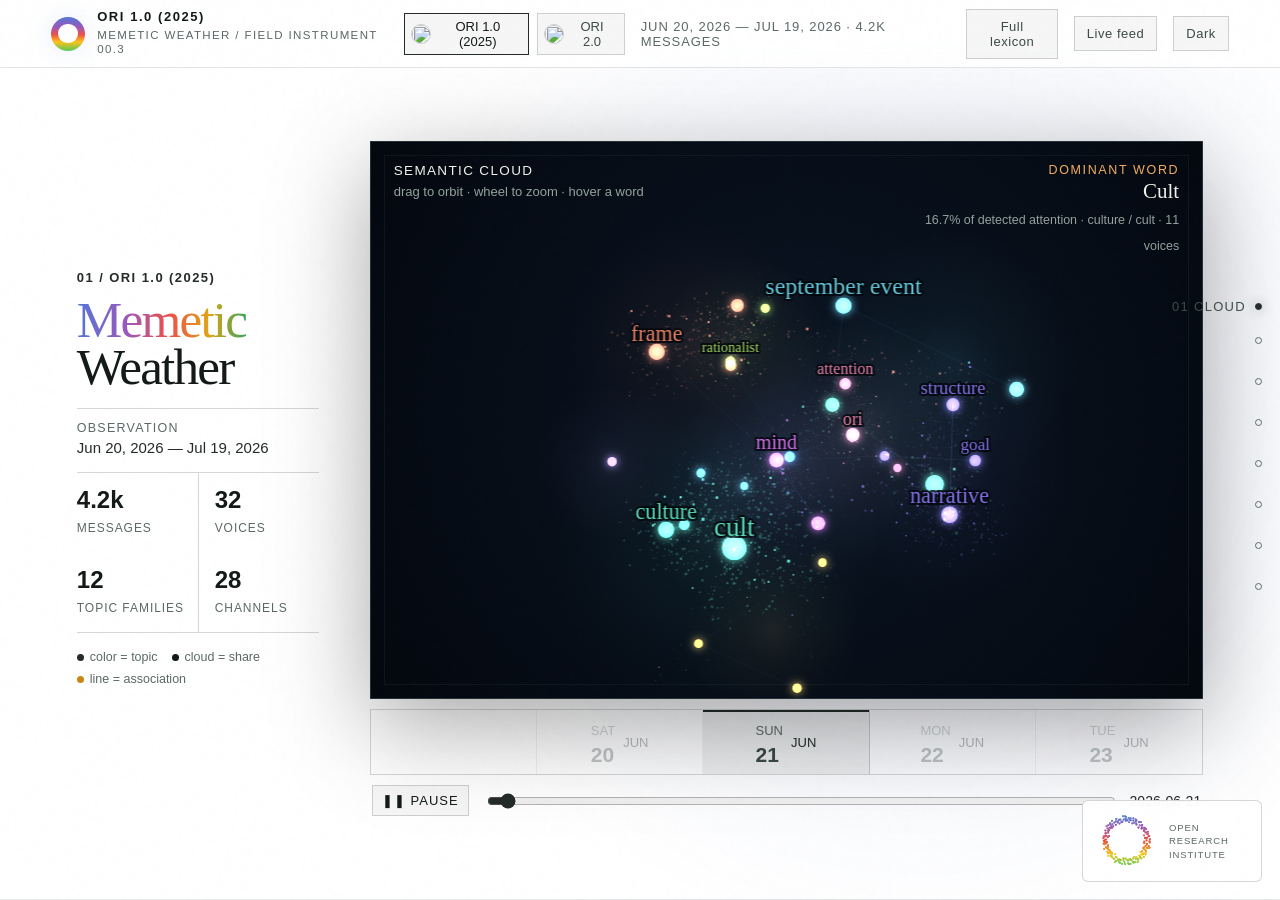
==== ORI-report/index.html @ f4947202 "add canonical memetic weather report" ====
<!doctype html>
<html lang="en">
<head>
<meta charset="utf-8">
<meta name="viewport" content="width=device-width,initial-scale=1">
<meta name="color-scheme" content="dark light">
<title>Memetic Weather</title>
<script>
document.documentElement.dataset.theme = localStorage.getItem("ori-theme") ||
  (matchMedia("(prefers-color-scheme: light)").matches ? "light" : "dark");
</script>
<style>
:root{
  color-scheme:dark;
  --night:#050b0e;--night-2:#060d11;
  --night-rgb:5,11,14;--paper-rgb:240,242,235;--line-rgb:173,211,207;--accent-rgb:222,229,222;
  --tint1-rgb:42,73,75;--tint2-rgb:44,67,80;
  --line:rgba(var(--line-rgb),.18);
  --paper:#f0f2eb;--soft:#ccd6d1;--dim:#93a39d;--accent:#dee5de;--sun:#f4ad61;--sun-2:#f5ce81;
  --rise:#99d9b4;--fall:#e17ba8;--serif:"EB Garamond",Georgia,"Times New Roman",serif;
  --label:"Segoe UI",Ubuntu,Roboto,Arial,"Helvetica Neue",sans-serif;
  --person:url("data:image/svg+xml,%3Csvg xmlns='http://www.w3.org/2000/svg' viewBox='0 0 24 24'%3E%3Cpath d='M12 11a4 4 0 1 0-4-4 4 4 0 0 0 4 4zm0 2c-4.4 0-8 2.2-8 5v3h16v-3c0-2.8-3.6-5-8-5z'/%3E%3C/svg%3E");
  --chart-0:#6dd9ff;--chart-1:#927cff;--chart-2:#e779ff;--chart-3:#63f3cd;
  --chart-4:#ff8ebc;--chart-5:#ffd166;--chart-6:#5ca8ff;--chart-7:#b8f06a;
  --chart-8:#ff8c69;--chart-9:#72e0f4;--chart-10:#c59bff;--chart-11:#62d6a9;
}
/* Light mode: ORI paper — white page, ring colors (blue/purple/red/yellow/green) as ink. */
:root[data-theme="light"]{
  color-scheme:light;
  --night:#ffffff;--night-2:#f7f7f4;
  --night-rgb:255,255,255;--paper-rgb:19,26,24;--line-rgb:24,34,30;--accent-rgb:36,43,40;
  --tint1-rgb:85,118,215;--tint2-rgb:155,88,187;
  --paper:#131a18;--soft:#3d4a46;--dim:#5c6963;--accent:#242b28;--sun:#c98812;--sun-2:#ffc21a;
  --rise:#2c9952;--fall:#d64c44;
  --chart-0:#0c7fb5;--chart-1:#6350d6;--chart-2:#a83bc9;--chart-3:#0d9c7c;
  --chart-4:#d64d84;--chart-5:#bc8a00;--chart-6:#2a6cd2;--chart-7:#6d9718;
  --chart-8:#d0561f;--chart-9:#0b90b3;--chart-10:#8a5cd6;--chart-11:#1d9c69;
}
:root[data-theme="light"] body:before{opacity:.055}
*{box-sizing:border-box}html,body{height:100%;margin:0}html{background:var(--night)}
body{overflow:hidden;background:var(--night);color:var(--paper);font:17px/1.5 var(--label)}
/* Emphasized counts inside metadata; specificity outranks the per-row
   serif rules (.lex-row b, .movement-row b, …) that also match these b's. */
.chapter small b,.chapter .voices b,.circle-choice span b{font:600 1em var(--label);font-style:normal;color:var(--soft);letter-spacing:0}
.voices{display:inline-flex;align-items:center;gap:2.5px;vertical-align:-1px}
.voices b{margin-right:3px}
.voices i{width:9px;height:10px;background:currentColor;opacity:.8;-webkit-mask:var(--person) center/contain no-repeat;mask:var(--person) center/contain no-repeat}
body:before{content:"";position:fixed;inset:0;z-index:20;pointer-events:none;opacity:.1;background-image:url("data:image/svg+xml,%3Csvg viewBox='0 0 160 160' xmlns='http://www.w3.org/2000/svg'%3E%3Cfilter id='n'%3E%3CfeTurbulence type='fractalNoise' baseFrequency='.82' numOctaves='3' stitchTiles='stitch'/%3E%3C/filter%3E%3Crect width='100%25' height='100%25' filter='url(%23n)' opacity='.2'/%3E%3C/svg%3E")}
button,input{font:inherit}button{color:inherit}
.ori-ring{position:relative;display:block;width:34px;height:34px;flex:0 0 auto;border-radius:50%;background:linear-gradient(180deg,#5576d7 0%,#9b58bb 30%,#ee5148 52%,#ffc21a 73%,#55c95b 100%);filter:drop-shadow(0 0 12px rgba(110,152,219,.16))}
.ori-ring:after{content:"";position:absolute;inset:21%;border-radius:50%;background:var(--night);box-shadow:inset 0 0 0 1px rgba(255,255,255,.09)}
.topbar{position:fixed;z-index:15;inset:0 0 auto;height:68px;padding:0 clamp(20px,4vw,64px);display:flex;align-items:center;gap:16px;background:linear-gradient(180deg,rgba(var(--night-rgb),.96),rgba(var(--night-rgb),.78));border-bottom:1px solid rgba(var(--line-rgb),.12);backdrop-filter:blur(18px)}
.brand{display:flex;align-items:center;gap:12px;text-decoration:none;color:var(--paper)}.brand strong{display:block;font:600 13px/1.15 var(--label);letter-spacing:.12em;text-transform:uppercase}.brand small{display:block;color:var(--dim);font:11.5px/1.3 var(--label);letter-spacing:.12em;text-transform:uppercase;margin-top:3px}
.station-meta{margin-left:auto;color:var(--dim);font:13px var(--label);letter-spacing:.07em;text-transform:uppercase}
.server-picker{display:flex;gap:8px}.server-chip{display:flex;align-items:center;gap:8px;appearance:none;border:1px solid var(--line);background:rgba(var(--accent-rgb),.04);padding:5px 12px 5px 6px;cursor:pointer;color:var(--soft);font:13px var(--label)}.server-chip img,.server-chip i{width:20px;height:20px;border-radius:50%;font:11px var(--label);font-style:normal;display:flex;align-items:center;justify-content:center;border:1px solid var(--line)}.server-chip.is-active{border-color:var(--accent);color:var(--paper)}.server-chip:not(.is-active):hover{border-color:var(--dim)}
.filter-wrap{position:relative}.filter-button,.small-button,.mode-button{appearance:none;border:1px solid var(--line);background:rgba(var(--accent-rgb),.04);padding:9px 12px;cursor:pointer;color:var(--soft);font:13px var(--label);letter-spacing:.04em}.filter-button.has-filter{border-color:var(--sun);color:var(--sun)}
.feed-link{text-decoration:none;white-space:nowrap}
.ori-badge{position:fixed;right:18px;bottom:18px;z-index:14;display:flex;align-items:center;gap:10px;padding:8px 12px;background:rgba(var(--night-rgb),.92);border:1px solid var(--line);border-radius:6px;backdrop-filter:blur(16px)}.ori-badge-ring{width:64px;height:64px;flex:0 0 auto}.ori-badge-ring canvas{display:block}.ori-badge-label{max-width:80px;color:var(--dim);font:9.5px/1.4 var(--label);letter-spacing:.09em;text-transform:uppercase}
.filter-menu{display:none;position:absolute;right:0;top:45px;width:330px;max-height:70vh;overflow:auto;padding:12px;background:rgba(var(--night-rgb),.97);border:1px solid var(--line);box-shadow:0 20px 60px rgba(0,0,0,.5)}.filter-menu.is-open{display:block}.filter-menu header{display:flex;align-items:center;justify-content:space-between;padding:4px 3px 10px;color:var(--accent);font:13px var(--label);text-transform:uppercase}.filter-person{width:100%;display:grid;grid-template-columns:15px 1fr auto;gap:9px;text-align:left;align-items:center;border:0;border-top:1px solid rgba(var(--line-rgb),.1);padding:10px 4px;background:none;cursor:pointer}.filter-person i{width:10px;height:10px;border:1px solid var(--dim);border-radius:50%}.filter-person b{font-size:15px;font-weight:500}.filter-person span{color:var(--dim);font:12.5px var(--label)}.filter-person.is-excluded i{background:var(--sun);border-color:var(--sun)}.filter-person.is-excluded b{text-decoration:line-through;color:var(--dim)}
#deck{height:100svh;overflow-y:auto;overflow-x:hidden;scroll-snap-type:y mandatory;scroll-behavior:smooth;scrollbar-width:thin;scrollbar-color:rgba(var(--accent-rgb),.32) transparent}
.chapter{position:relative;min-height:100svh;scroll-snap-align:start;scroll-snap-stop:always;display:grid;align-items:center;padding:88px clamp(26px,6vw,92px) 30px;overflow:hidden;border-bottom:1px solid rgba(var(--line-rgb),.1);background:radial-gradient(circle at 72% 45%,rgba(var(--tint1-rgb),.1),transparent 34rem),var(--night)}
.chapter:nth-child(even){background:radial-gradient(circle at 28% 55%,rgba(var(--tint2-rgb),.1),transparent 34rem),var(--night-2)}.chapter-inner{position:relative;z-index:2;width:min(1380px,100%);margin:auto;opacity:.42;transform:translateY(20px);transition:opacity .55s ease,transform .7s cubic-bezier(.2,.7,.2,1)}.chapter.is-active .chapter-inner{opacity:1;transform:none}
.chapter-kicker,.mini-title{display:block;color:var(--accent);font:600 13px/1 var(--label);letter-spacing:.11em;text-transform:uppercase;margin-bottom:12px}.mini-title{letter-spacing:.1em;margin-bottom:8px}
.chapter-heading{display:flex;align-items:end;justify-content:space-between;gap:40px;margin-bottom:16px}.chapter-heading time,.unit-note{color:var(--dim);font:14px var(--label);letter-spacing:.04em}.chapter-heading strong{color:var(--soft);font-weight:400}
h1,h2,h3,p{margin-top:0}h1,h2,h3{font-family:var(--serif);font-weight:400;letter-spacing:-.035em}h1{font-size:clamp(42px,4vw,58px);line-height:.92;margin-bottom:18px}h2{font-size:clamp(28px,2.7vw,40px);line-height:1;margin:0}h3{font-size:24px;margin:0 0 8px}
.chapter-nav{position:fixed;z-index:16;right:18px;top:50%;transform:translateY(-50%);display:grid;gap:11px}.chapter-nav button{appearance:none;border:0;background:none;padding:0;display:flex;align-items:center;justify-content:flex-end;gap:9px;cursor:pointer}.chapter-nav span{color:transparent;max-width:0;overflow:hidden;font:13px var(--label);letter-spacing:.1em;text-transform:uppercase;transition:.25s}.chapter-nav i{display:block;width:7px;height:7px;border:1px solid var(--dim);border-radius:50%;transition:.25s}.chapter-nav button:hover span,.chapter-nav button[aria-current="true"] span{color:var(--soft);max-width:110px}.chapter-nav button[aria-current="true"] i{background:var(--accent);border-color:var(--accent);box-shadow:0 0 12px rgba(var(--accent-rgb),.42)}

/* 01 — Memetic Weather stays the dominant visual object. */
.weather-layout{display:grid;grid-template-columns:minmax(235px,.29fr) minmax(650px,1fr);gap:clamp(28px,4vw,58px);align-items:center}.weather-copy h1 em{font-style:normal;background:linear-gradient(90deg,#5576d7,#9b58bb 30%,#ee5148 55%,#dfa416 78%,#3da45c);-webkit-background-clip:text;background-clip:text;color:transparent}.report-context{border-top:1px solid var(--line)}.context-row{padding:12px 0;border-bottom:1px solid var(--line)}.context-row small{display:block;color:var(--dim);font:12.5px var(--label);letter-spacing:.1em;text-transform:uppercase}.context-row b{display:block;margin-top:3px;font:400 21px var(--serif)}.context-row time{font:15px var(--label);color:var(--accent)}.weather-stats{display:grid;grid-template-columns:repeat(2,1fr);border-bottom:1px solid var(--line)}.weather-stat{padding:13px 0}.weather-stat:nth-child(even){padding-left:16px;border-left:1px solid var(--line)}.weather-stat b{display:block;font:600 24px var(--label)}.weather-stat span{color:var(--dim);font:12px var(--label);letter-spacing:.08em;text-transform:uppercase}.weather-legend{display:flex;flex-wrap:wrap;gap:8px 14px;margin-top:17px;color:var(--dim);font:12.5px var(--label)}.weather-legend i{display:inline-block;width:7px;height:7px;border-radius:50%;margin-right:6px;background:var(--accent)}
.weather-viz{min-width:0}.weather-shell{position:relative;height:min(62svh,650px);min-height:480px;overflow:hidden;background:#050b12;color:#f0f2eb;--line-rgb:173,211,207;--dim:#93a39d;--sun:#f4ad61;border:1px solid rgba(var(--line-rgb),.19);box-shadow:0 26px 90px rgba(0,0,0,.35)}.weather-shell:after{content:"";position:absolute;z-index:2;pointer-events:none;inset:13px;border:1px solid rgba(var(--line-rgb),.06)}#weather-map{display:block;width:100%;height:100%;position:absolute;inset:0;cursor:grab;touch-action:none}#weather-map:active{cursor:grabbing}.map-head{position:absolute;z-index:3;left:23px;top:21px;pointer-events:none}.map-head b{display:block;font:500 13.5px var(--label);letter-spacing:.1em;text-transform:uppercase}.map-head span{color:var(--dim);font:13px var(--label)}.semantic-readout{position:absolute;z-index:3;right:23px;top:21px;text-align:right;max-width:280px;pointer-events:none}.semantic-readout small{display:block;color:var(--sun);font:12.5px var(--label);letter-spacing:.13em;text-transform:uppercase}.semantic-readout b{display:block;font:400 21px var(--serif);text-transform:capitalize;margin:2px 0}.semantic-readout span{font:12.5px var(--label);color:var(--dim)}
.calendar-reel{display:grid;grid-template-columns:repeat(5,1fr);min-height:66px;margin-top:10px;border:1px solid var(--line);overflow:hidden}.calendar-day{display:grid;grid-template-columns:auto auto;grid-template-rows:1fr 1fr;align-items:center;justify-content:center;column-gap:8px;padding:8px 12px;border-right:1px solid var(--line);opacity:.32;color:var(--soft)}.calendar-day:last-child{border-right:0}.calendar-day.is-empty{min-height:64px}.calendar-day.is-current{opacity:1;background:rgba(var(--accent-rgb),.07);box-shadow:inset 0 2px 0 var(--accent)}.calendar-day small{grid-column:1;grid-row:1;color:var(--dim);font:13px var(--label)}.calendar-day b{grid-column:1;grid-row:2;font:600 21px/1 var(--label)}.calendar-day em{grid-column:2;grid-row:1/3;font:normal 13px var(--label);color:var(--accent)}.time-row{display:grid;grid-template-columns:auto minmax(140px,1fr) auto;gap:16px;align-items:center;padding:10px 2px 0}#play{min-width:78px;border:1px solid var(--line);background:rgba(var(--accent-rgb),.04);color:var(--paper);font:13px var(--label);letter-spacing:.08em;text-transform:uppercase;cursor:pointer;padding:7px 9px}#time-slider{width:100%;accent-color:var(--accent)}#map-date{font:14px var(--label);color:var(--accent)}

/* 02 — topic share chart. */
.topics-inner{display:grid;grid-template-rows:auto minmax(0,1fr)}.topic-chart-frame{position:relative;height:min(50svh,510px);min-height:360px;border-top:1px solid var(--line);border-bottom:1px solid var(--line)}.topic-chart{display:block;width:100%;height:100%;overflow:visible}.timeline-grid{stroke:rgba(var(--line-rgb),.12);stroke-width:1}.timeline-axis-label{fill:var(--dim);font:14px var(--label)}.topic-line{fill:none;stroke-width:2.7;stroke-linejoin:round;stroke-linecap:round;opacity:.9;transition:opacity .2s}.topic-line.is-hidden{opacity:0;pointer-events:none}.timeline-cursor{stroke:rgba(var(--paper-rgb),.45);stroke-width:1;stroke-dasharray:3 5;pointer-events:none}.timeline-points circle{stroke:var(--night);stroke-width:2;pointer-events:none}.timeline-hit{fill:transparent;cursor:crosshair}.timeline-tooltip{position:absolute;z-index:4;width:228px;padding:14px 15px;background:rgba(var(--night-rgb),.94);border:1px solid var(--line);backdrop-filter:blur(12px);pointer-events:none}.timeline-tooltip>b{display:block;font:14px var(--label);color:var(--accent);margin-bottom:8px}.timeline-tooltip span{display:grid;grid-template-columns:10px 1fr auto;gap:8px;align-items:center;color:var(--soft);font-size:13.5px;margin:7px 0}.timeline-tooltip i{width:8px;height:8px;border-radius:50%}.timeline-tooltip strong{font:500 13px var(--label);color:var(--paper)}.topic-controls{display:grid;grid-template-columns:minmax(0,1fr) auto;gap:18px;align-items:start;padding-top:14px}.topic-legend{display:grid;grid-template-columns:repeat(6,minmax(120px,1fr));gap:8px}.topic-key{appearance:none;border:1px solid var(--line);background:rgba(255,255,255,.015);min-height:42px;padding:8px 10px;display:flex;align-items:center;gap:9px;cursor:pointer;color:var(--dim);font:13.5px/1.3 var(--label);text-align:left;text-transform:capitalize;opacity:.5}.topic-key i{width:9px;height:9px;flex:0 0 auto;border-radius:50%;background:var(--topic);box-shadow:0 0 8px var(--topic)}.topic-key.is-active{opacity:1;color:var(--paper);background:color-mix(in srgb,var(--topic) 9%,transparent);border-color:color-mix(in srgb,var(--topic) 55%,transparent)}.topic-actions{display:flex;gap:8px}.topic-actions button{appearance:none;border:1px solid var(--line);background:rgba(var(--accent-rgb),.04);padding:10px 13px;white-space:nowrap;color:var(--soft);font:13px var(--label);cursor:pointer}.timeline-note{margin-top:10px;color:var(--dim);font:13px var(--label)}

/* 03 — Defender's movement panel, enlarged into one screen. */
.movement-grid{display:grid;grid-template-columns:1fr 1fr;border-top:1px solid var(--line)}.movement-side{padding:24px 38px 0 0}.movement-side+.movement-side{border-left:1px solid var(--line);padding-left:38px;padding-right:0}.movement-side h3{display:flex;align-items:baseline;justify-content:space-between;gap:12px}.movement-side h3 .dir{font-style:normal;color:var(--rise)}.movement-side:last-child h3 .dir{color:var(--fall)}.movement-side h3 span{margin-left:auto;color:var(--dim);font:12.5px var(--label);letter-spacing:.08em;text-transform:uppercase}.movement-row{display:grid;grid-template-columns:minmax(150px,.9fr) 1fr auto auto;gap:14px;align-items:center;padding:9px 0;border-bottom:1px solid rgba(var(--line-rgb),.1)}.movement-row b{font:400 20px var(--serif);white-space:nowrap;overflow:hidden;text-overflow:ellipsis}.movement-track{height:8px;background:rgba(var(--line-rgb),.09)}.movement-fill{display:block;height:100%;width:0;transition:width .9s cubic-bezier(.2,.7,.2,1);background:linear-gradient(90deg,color-mix(in srgb,var(--rise) 45%,transparent),var(--rise))}.movement-side:last-child .movement-fill{background:linear-gradient(90deg,color-mix(in srgb,var(--fall) 45%,transparent),var(--fall))}.chapter.is-active .movement-fill{width:var(--w)}.movement-row em{font:600 16px var(--label);font-style:normal;color:var(--rise);text-align:right;min-width:32px}.movement-side:last-child .movement-row em{color:var(--fall)}.movement-row .voices{min-width:106px;color:var(--dim)}.movement-head{display:grid;grid-template-columns:minmax(150px,.9fr) 1fr auto auto;gap:14px;padding:6px 0;border-bottom:1px solid var(--line);color:var(--dim);font:600 11.5px var(--label);letter-spacing:.08em;text-transform:uppercase}.movement-head em{font:inherit;font-style:normal;min-width:32px;text-align:right}.movement-head span:last-child{min-width:106px}

/* 04 — lexicon and literal constructions. */
.dialect-grid{display:grid;grid-template-columns:1.12fr .88fr;border-top:1px solid var(--line);min-height:500px}.dialect-side{padding:22px 32px 0 0}.dialect-side+.dialect-side{border-left:1px solid var(--line);padding-left:32px;padding-right:0}.lex-columns{display:grid;grid-template-columns:1fr 1fr;gap:30px}.lex-row{display:grid;grid-template-columns:1fr auto;gap:7px;padding:9px 0;border-bottom:1px solid rgba(var(--line-rgb),.1)}.lex-row b{font:400 21px var(--serif)}.lex-row em{font:normal 13px var(--label);color:var(--accent)}.lex-row small{grid-column:1/-1;color:var(--dim);font:13px var(--label)}.phrase-group+.phrase-group{margin-top:24px}.phrase-list{display:flex;flex-wrap:wrap;gap:8px}.phrase{border:1px solid var(--line);padding:9px 11px;color:var(--soft)}.phrase b{font:400 18px var(--serif)}.phrase small{display:block;color:var(--dim);font:13px var(--label);margin-top:2px}.lens-status{color:var(--dim);font:13px var(--label)}

/* 05 — conversation circles and origin channels share one explorer. */
.circle-tools{display:flex;gap:8px}.mode-button.is-active{border-color:var(--accent);color:var(--paper);background:rgba(var(--accent-rgb),.08)}.circle-explorer{display:grid;grid-template-columns:340px 1fr;border-top:1px solid var(--line);min-height:520px}.circle-list{padding:15px 24px 0 0;border-right:1px solid var(--line);overflow:auto}.circle-choice{width:100%;appearance:none;border:0;border-bottom:1px solid rgba(var(--line-rgb),.12);background:none;text-align:left;padding:13px 10px;cursor:pointer}.circle-choice b{display:block;font:400 18px var(--serif);white-space:nowrap;overflow:hidden;text-overflow:ellipsis}.circle-choice span{display:block;color:var(--dim);font:12.5px var(--label);margin-top:3px}.circle-choice.is-active{background:rgba(var(--accent-rgb),.07);box-shadow:inset 2px 0 0 var(--accent)}.circle-detail{padding:24px 0 0 36px}.circle-detail>header{display:flex;justify-content:space-between;align-items:start;border-bottom:1px solid var(--line);padding-bottom:17px}.circle-detail>header h3{font-size:28px}.circle-detail>header b{font:600 27px var(--label);color:var(--accent)}.circle-detail>header small{display:block;text-align:right;color:var(--dim);font:12.5px var(--label);text-transform:uppercase}.circle-columns{display:grid;grid-template-columns:1fr 1fr 1fr;gap:30px;margin-top:22px}.data-stack{display:grid;gap:0}.data-line{display:grid;grid-template-columns:1fr auto;gap:12px;padding:9px 0;border-bottom:1px solid rgba(var(--line-rgb),.1)}.data-line b{font-weight:500;font-size:15px}.data-line span{color:var(--dim);font:13px var(--label)}.topic-chip{display:block;padding:9px 0;border-bottom:1px solid rgba(var(--line-rgb),.1);font:400 18px var(--serif)}.topic-chip small{display:block;color:var(--dim);font:12.5px var(--label);margin-top:2px}

/* 06 — when and who. */
.rhythm-grid{display:grid;grid-template-columns:1.35fr .65fr;border-top:1px solid var(--line);min-height:520px}.heartbeat{padding:22px 34px 0 0}.heat-grid{display:grid;grid-template-columns:56px repeat(24,1fr);gap:4px;margin-top:26px;align-items:center}.heat-hour,.heat-day{color:var(--dim);font:12px var(--label);text-align:center}.heat-day{text-align:right;padding-right:7px;font-size:13px}.heat-cell{aspect-ratio:1;border:1px solid rgba(var(--accent-rgb),.06);background:rgba(var(--accent-rgb),calc(.03 + var(--heat)*.78));box-shadow:0 0 calc(var(--heat)*12px) rgba(var(--accent-rgb),.16)}.people-panel{border-left:1px solid var(--line);padding:22px 0 0 32px}.person-row{width:100%;appearance:none;border:0;border-bottom:1px solid rgba(var(--line-rgb),.1);background:none;padding:10px 0;text-align:left;cursor:pointer;display:grid;grid-template-columns:1fr auto;gap:5px 12px}.person-row b{font:400 18px var(--serif)}.person-row strong{font:400 17px var(--label);color:var(--accent)}.person-row span{grid-column:1/-1;color:var(--dim);font:12.5px var(--label)}.person-row.is-excluded{opacity:.35}.person-row.is-excluded b{text-decoration:line-through}

/* 07 — source diet and symbols. */
.source-grid{display:grid;grid-template-columns:1.25fr .75fr;border-top:1px solid var(--line);min-height:500px}.source-panel{padding:22px 38px 0 0}.source-row{display:grid;grid-template-columns:minmax(150px,220px) 1fr 128px;gap:15px;align-items:center;margin:12px 0}.source-row span{font-size:16px;overflow:hidden;text-overflow:ellipsis;white-space:nowrap}.track{height:7px;background:rgba(var(--line-rgb),.09)}.fill{height:100%;background:linear-gradient(90deg,var(--sun),var(--sun-2))}.source-row b{font:13px var(--label);text-align:right;color:var(--soft);font-weight:400}.symbol-panel{border-left:1px solid var(--line);padding:22px 0 0 34px}.symbols{display:grid;grid-template-columns:repeat(3,1fr);gap:9px}.symbol{border-bottom:1px solid var(--line);padding:10px 4px;font-size:25px}.symbol.is-name{font:15px/1.25 var(--label);overflow-wrap:anywhere}.symbol small{display:block;font:13px var(--label);color:var(--dim);margin-top:3px}

/* 08 — concise provenance and language decisions. */
.method-layout{display:grid;grid-template-columns:.68fr 1.32fr;gap:clamp(46px,7vw,110px);align-items:center}.method-title{font:400 clamp(30px,3vw,44px)/.98 var(--serif);letter-spacing:-.035em;margin-bottom:16px}.method-numbers{display:grid;grid-template-columns:1fr 1fr;border-top:1px solid var(--line)}.method-number{padding:15px 0;border-bottom:1px solid var(--line)}.method-number:nth-child(even){padding-left:20px;border-left:1px solid var(--line)}.method-number b{display:block;font:600 23px var(--label)}.method-number span{color:var(--dim);font:12px var(--label);text-transform:uppercase}.method-list{border-top:1px solid var(--line)}.method-row{display:grid;grid-template-columns:minmax(150px,.62fr) 1.6fr;gap:28px;padding:17px 0;border-bottom:1px solid var(--line)}.method-row b{font:600 13px var(--label);text-transform:uppercase;letter-spacing:.09em}.method-row span{color:var(--soft);font-size:16px}.report-footer{display:flex;justify-content:space-between;gap:20px;margin-top:22px;color:var(--dim);font:12.5px var(--label);letter-spacing:.06em;text-transform:uppercase}.loading{height:100svh;display:grid;place-items:center;color:var(--accent);font:14px var(--label);letter-spacing:.12em;text-transform:uppercase}

@media(max-width:1050px){#deck{scroll-snap-type:y proximity}.chapter{padding-left:28px;padding-right:48px;overflow:visible}.weather-layout{grid-template-columns:1fr}.weather-copy{display:grid;grid-template-columns:.8fr 1.2fr;gap:15px 30px}.weather-copy .chapter-kicker{grid-column:1/-1}.weather-stats,.weather-legend{grid-column:1/-1}.weather-shell{height:560px}.topic-legend{grid-template-columns:repeat(3,minmax(140px,1fr))}.circle-explorer{grid-template-columns:280px 1fr}.circle-columns{grid-template-columns:1fr 1fr}.circle-columns>div:last-child{grid-column:1/-1}.rhythm-grid,.source-grid,.method-layout{grid-template-columns:1fr}.people-panel,.symbol-panel{border-left:0;border-top:1px solid var(--line);padding-left:0;margin-top:30px}.method-list{margin-top:35px}}
@media(max-width:680px){.topbar{height:58px;padding:0 14px}.server-chip span{display:none}.server-chip{padding:4px}.ori-ring{width:29px;height:29px}.brand strong{font-size:12px}.brand small,.station-meta,.ori-badge{display:none}.filter-button{padding:7px 9px}.filter-menu{position:fixed;top:58px;right:8px;left:8px;width:auto}.chapter{padding:76px 16px 30px;overflow:visible}.chapter-nav{right:auto;left:50%;top:auto;bottom:8px;transform:translateX(-50%);display:flex;background:rgba(var(--night-rgb),.86);padding:8px 11px;border-radius:20px}.chapter-nav span{display:none}.chapter-heading{display:block}.chapter-heading time{display:block;margin-top:10px}.weather-copy{display:block}.weather-copy h1{font-size:36px}.weather-shell{height:340px;min-height:0}.calendar-reel{grid-template-columns:repeat(3,1fr)}.calendar-day:first-child,.calendar-day:last-child{display:none}.time-row{grid-template-columns:auto 1fr}.time-row time{display:none}.topic-chart-frame{height:420px;overflow-x:auto}.topic-chart{width:780px;max-width:none}.topic-legend{display:flex;overflow-x:auto}.topic-key{flex:0 0 170px}.movement-grid,.dialect-grid{display:block}.movement-side,.dialect-side{padding-right:0}.movement-side+.movement-side,.dialect-side+.dialect-side{border-left:0;border-top:1px solid var(--line);padding-left:0;margin-top:25px}.lex-columns{grid-template-columns:1fr}.circle-explorer{display:block}.circle-list{display:flex;overflow-x:auto;border-right:0;border-bottom:1px solid var(--line);padding-right:0}.circle-choice{flex:0 0 230px}.circle-detail{padding-left:0}.circle-columns{grid-template-columns:1fr}.circle-columns>div:last-child{grid-column:auto}.heat-grid{grid-template-columns:42px repeat(24,18px);overflow-x:auto}.source-row{grid-template-columns:120px 1fr 90px}.symbols{grid-template-columns:repeat(4,1fr)}.method-row{grid-template-columns:1fr;gap:4px}}
@media(prefers-reduced-motion:reduce){*{scroll-behavior:auto!important}.chapter-inner,.movement-fill{transition:none}}
</style>
</head>
<body>
<header class="topbar">
  <a class="brand" href="#weather"><span class="ori-ring"></span><span><strong id="brand-name">Community Report</strong><small>Memetic Weather / field instrument 00.3</small></span></a>
  <div class="server-picker" id="server-picker"></div>
  <span class="station-meta" id="station-meta"></span>
  <div class="filter-wrap"><button class="filter-button" id="filter-button" type="button">Full lexicon</button><div class="filter-menu" id="filter-menu"></div></div>
  <a class="small-button feed-link" href="../">Live feed</a>
  <button class="mode-button" id="theme-button" type="button">Light</button>
</header>
<nav class="chapter-nav" id="chapter-nav" aria-label="Report chapters"></nav>
<main id="deck"><div class="loading">Reading the local atmosphere…</div></main>
<div class="ori-badge">
  <div class="ori-badge-ring"><canvas id="ori-logo" title="click and hold"></canvas></div>
  <span class="ori-badge-label">Open Research Institute</span>
</div>
<script src="memetic-weather.js"></script>
<script src="topic-timeline.js"></script>
<script src="report.js"></script>
<script src="../logo.js"></script>
<script>
(function () {
  "use strict";
  const button = document.getElementById("theme-button");
  const paint = () => {
    button.textContent = document.documentElement.dataset.theme === "light" ? "Dark" : "Light";
  };
  button.onclick = () => {
    const next = document.documentElement.dataset.theme === "light" ? "dark" : "light";
    document.documentElement.dataset.theme = next;
    localStorage.setItem("ori-theme", next);
    paint();
  };
  matchMedia("(prefers-color-scheme: light)").addEventListener("change", event => {
    if (localStorage.getItem("ori-theme")) return;
    document.documentElement.dataset.theme = event.matches ? "light" : "dark";
    paint();
  });
  paint();
})();
</script>
</body>
</html>
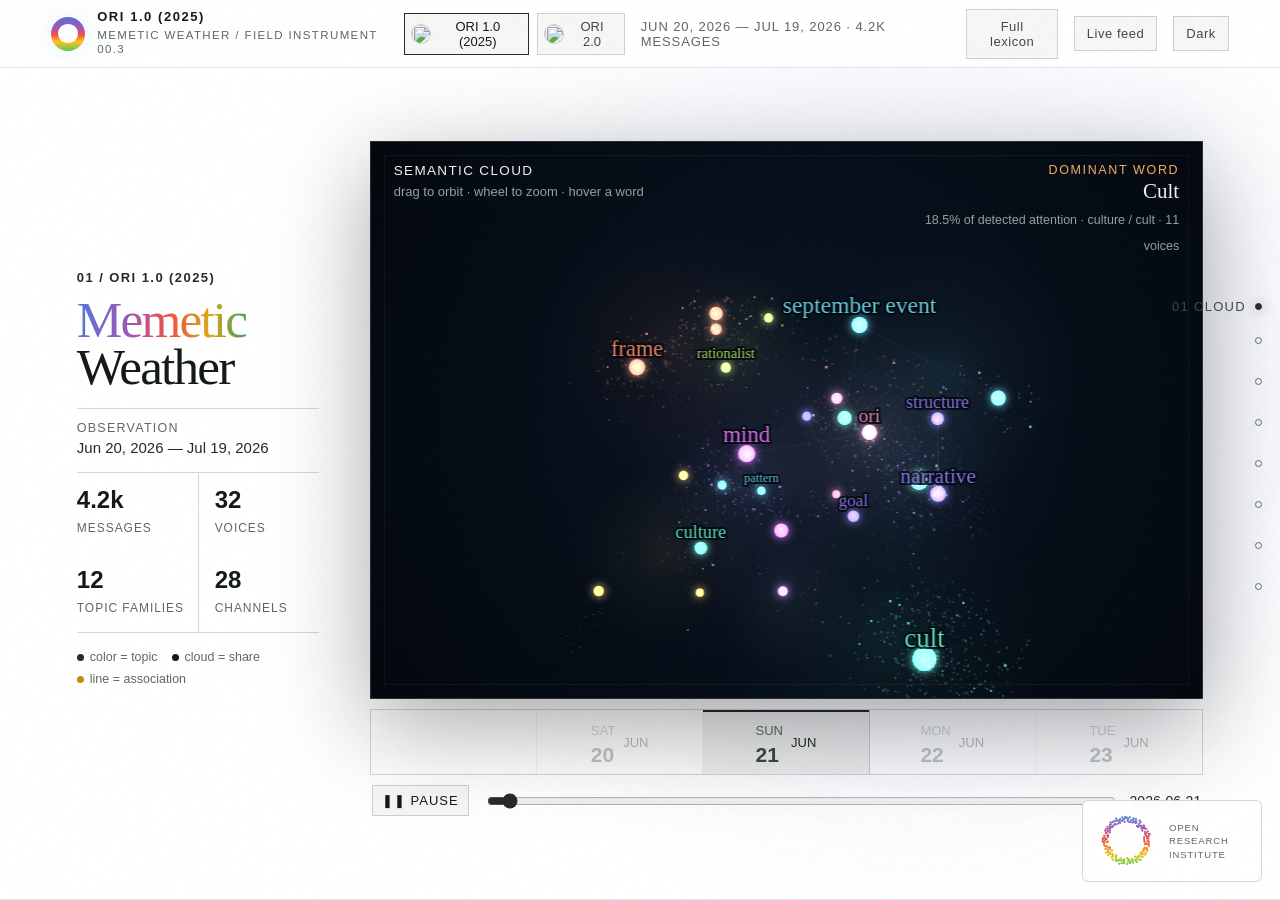
==== commit f5aca50d: "report UI: mobile-friendly pass, stylesheet extraction, visibility-aware animation - chapter activat" ====
--- a/ORI-report/index.html
+++ b/ORI-report/index.html
@@ -9,92 +9,7 @@
 document.documentElement.dataset.theme = localStorage.getItem("ori-theme") ||
   (matchMedia("(prefers-color-scheme: light)").matches ? "light" : "dark");
 </script>
-<style>
-:root{
-  color-scheme:dark;
-  --night:#050b0e;--night-2:#060d11;
-  --night-rgb:5,11,14;--paper-rgb:240,242,235;--line-rgb:173,211,207;--accent-rgb:222,229,222;
-  --tint1-rgb:42,73,75;--tint2-rgb:44,67,80;
-  --line:rgba(var(--line-rgb),.18);
-  --paper:#f0f2eb;--soft:#ccd6d1;--dim:#93a39d;--accent:#dee5de;--sun:#f4ad61;--sun-2:#f5ce81;
-  --rise:#99d9b4;--fall:#e17ba8;--serif:"EB Garamond",Georgia,"Times New Roman",serif;
-  --label:"Segoe UI",Ubuntu,Roboto,Arial,"Helvetica Neue",sans-serif;
-  --person:url("data:image/svg+xml,%3Csvg xmlns='http://www.w3.org/2000/svg' viewBox='0 0 24 24'%3E%3Cpath d='M12 11a4 4 0 1 0-4-4 4 4 0 0 0 4 4zm0 2c-4.4 0-8 2.2-8 5v3h16v-3c0-2.8-3.6-5-8-5z'/%3E%3C/svg%3E");
-  --chart-0:#6dd9ff;--chart-1:#927cff;--chart-2:#e779ff;--chart-3:#63f3cd;
-  --chart-4:#ff8ebc;--chart-5:#ffd166;--chart-6:#5ca8ff;--chart-7:#b8f06a;
-  --chart-8:#ff8c69;--chart-9:#72e0f4;--chart-10:#c59bff;--chart-11:#62d6a9;
-}
-/* Light mode: ORI paper — white page, ring colors (blue/purple/red/yellow/green) as ink. */
-:root[data-theme="light"]{
-  color-scheme:light;
-  --night:#ffffff;--night-2:#f7f7f4;
-  --night-rgb:255,255,255;--paper-rgb:19,26,24;--line-rgb:24,34,30;--accent-rgb:36,43,40;
-  --tint1-rgb:85,118,215;--tint2-rgb:155,88,187;
-  --paper:#131a18;--soft:#3d4a46;--dim:#5c6963;--accent:#242b28;--sun:#c98812;--sun-2:#ffc21a;
-  --rise:#2c9952;--fall:#d64c44;
-  --chart-0:#0c7fb5;--chart-1:#6350d6;--chart-2:#a83bc9;--chart-3:#0d9c7c;
-  --chart-4:#d64d84;--chart-5:#bc8a00;--chart-6:#2a6cd2;--chart-7:#6d9718;
-  --chart-8:#d0561f;--chart-9:#0b90b3;--chart-10:#8a5cd6;--chart-11:#1d9c69;
-}
-:root[data-theme="light"] body:before{opacity:.055}
-*{box-sizing:border-box}html,body{height:100%;margin:0}html{background:var(--night)}
-body{overflow:hidden;background:var(--night);color:var(--paper);font:17px/1.5 var(--label)}
-/* Emphasized counts inside metadata; specificity outranks the per-row
-   serif rules (.lex-row b, .movement-row b, …) that also match these b's. */
-.chapter small b,.chapter .voices b,.circle-choice span b{font:600 1em var(--label);font-style:normal;color:var(--soft);letter-spacing:0}
-.voices{display:inline-flex;align-items:center;gap:2.5px;vertical-align:-1px}
-.voices b{margin-right:3px}
-.voices i{width:9px;height:10px;background:currentColor;opacity:.8;-webkit-mask:var(--person) center/contain no-repeat;mask:var(--person) center/contain no-repeat}
-body:before{content:"";position:fixed;inset:0;z-index:20;pointer-events:none;opacity:.1;background-image:url("data:image/svg+xml,%3Csvg viewBox='0 0 160 160' xmlns='http://www.w3.org/2000/svg'%3E%3Cfilter id='n'%3E%3CfeTurbulence type='fractalNoise' baseFrequency='.82' numOctaves='3' stitchTiles='stitch'/%3E%3C/filter%3E%3Crect width='100%25' height='100%25' filter='url(%23n)' opacity='.2'/%3E%3C/svg%3E")}
-button,input{font:inherit}button{color:inherit}
-.ori-ring{position:relative;display:block;width:34px;height:34px;flex:0 0 auto;border-radius:50%;background:linear-gradient(180deg,#5576d7 0%,#9b58bb 30%,#ee5148 52%,#ffc21a 73%,#55c95b 100%);filter:drop-shadow(0 0 12px rgba(110,152,219,.16))}
-.ori-ring:after{content:"";position:absolute;inset:21%;border-radius:50%;background:var(--night);box-shadow:inset 0 0 0 1px rgba(255,255,255,.09)}
-.topbar{position:fixed;z-index:15;inset:0 0 auto;height:68px;padding:0 clamp(20px,4vw,64px);display:flex;align-items:center;gap:16px;background:linear-gradient(180deg,rgba(var(--night-rgb),.96),rgba(var(--night-rgb),.78));border-bottom:1px solid rgba(var(--line-rgb),.12);backdrop-filter:blur(18px)}
-.brand{display:flex;align-items:center;gap:12px;text-decoration:none;color:var(--paper)}.brand strong{display:block;font:600 13px/1.15 var(--label);letter-spacing:.12em;text-transform:uppercase}.brand small{display:block;color:var(--dim);font:11.5px/1.3 var(--label);letter-spacing:.12em;text-transform:uppercase;margin-top:3px}
-.station-meta{margin-left:auto;color:var(--dim);font:13px var(--label);letter-spacing:.07em;text-transform:uppercase}
-.server-picker{display:flex;gap:8px}.server-chip{display:flex;align-items:center;gap:8px;appearance:none;border:1px solid var(--line);background:rgba(var(--accent-rgb),.04);padding:5px 12px 5px 6px;cursor:pointer;color:var(--soft);font:13px var(--label)}.server-chip img,.server-chip i{width:20px;height:20px;border-radius:50%;font:11px var(--label);font-style:normal;display:flex;align-items:center;justify-content:center;border:1px solid var(--line)}.server-chip.is-active{border-color:var(--accent);color:var(--paper)}.server-chip:not(.is-active):hover{border-color:var(--dim)}
-.filter-wrap{position:relative}.filter-button,.small-button,.mode-button{appearance:none;border:1px solid var(--line);background:rgba(var(--accent-rgb),.04);padding:9px 12px;cursor:pointer;color:var(--soft);font:13px var(--label);letter-spacing:.04em}.filter-button.has-filter{border-color:var(--sun);color:var(--sun)}
-.feed-link{text-decoration:none;white-space:nowrap}
-.ori-badge{position:fixed;right:18px;bottom:18px;z-index:14;display:flex;align-items:center;gap:10px;padding:8px 12px;background:rgba(var(--night-rgb),.92);border:1px solid var(--line);border-radius:6px;backdrop-filter:blur(16px)}.ori-badge-ring{width:64px;height:64px;flex:0 0 auto}.ori-badge-ring canvas{display:block}.ori-badge-label{max-width:80px;color:var(--dim);font:9.5px/1.4 var(--label);letter-spacing:.09em;text-transform:uppercase}
-.filter-menu{display:none;position:absolute;right:0;top:45px;width:330px;max-height:70vh;overflow:auto;padding:12px;background:rgba(var(--night-rgb),.97);border:1px solid var(--line);box-shadow:0 20px 60px rgba(0,0,0,.5)}.filter-menu.is-open{display:block}.filter-menu header{display:flex;align-items:center;justify-content:space-between;padding:4px 3px 10px;color:var(--accent);font:13px var(--label);text-transform:uppercase}.filter-person{width:100%;display:grid;grid-template-columns:15px 1fr auto;gap:9px;text-align:left;align-items:center;border:0;border-top:1px solid rgba(var(--line-rgb),.1);padding:10px 4px;background:none;cursor:pointer}.filter-person i{width:10px;height:10px;border:1px solid var(--dim);border-radius:50%}.filter-person b{font-size:15px;font-weight:500}.filter-person span{color:var(--dim);font:12.5px var(--label)}.filter-person.is-excluded i{background:var(--sun);border-color:var(--sun)}.filter-person.is-excluded b{text-decoration:line-through;color:var(--dim)}
-#deck{height:100svh;overflow-y:auto;overflow-x:hidden;scroll-snap-type:y mandatory;scroll-behavior:smooth;scrollbar-width:thin;scrollbar-color:rgba(var(--accent-rgb),.32) transparent}
-.chapter{position:relative;min-height:100svh;scroll-snap-align:start;scroll-snap-stop:always;display:grid;align-items:center;padding:88px clamp(26px,6vw,92px) 30px;overflow:hidden;border-bottom:1px solid rgba(var(--line-rgb),.1);background:radial-gradient(circle at 72% 45%,rgba(var(--tint1-rgb),.1),transparent 34rem),var(--night)}
-.chapter:nth-child(even){background:radial-gradient(circle at 28% 55%,rgba(var(--tint2-rgb),.1),transparent 34rem),var(--night-2)}.chapter-inner{position:relative;z-index:2;width:min(1380px,100%);margin:auto;opacity:.42;transform:translateY(20px);transition:opacity .55s ease,transform .7s cubic-bezier(.2,.7,.2,1)}.chapter.is-active .chapter-inner{opacity:1;transform:none}
-.chapter-kicker,.mini-title{display:block;color:var(--accent);font:600 13px/1 var(--label);letter-spacing:.11em;text-transform:uppercase;margin-bottom:12px}.mini-title{letter-spacing:.1em;margin-bottom:8px}
-.chapter-heading{display:flex;align-items:end;justify-content:space-between;gap:40px;margin-bottom:16px}.chapter-heading time,.unit-note{color:var(--dim);font:14px var(--label);letter-spacing:.04em}.chapter-heading strong{color:var(--soft);font-weight:400}
-h1,h2,h3,p{margin-top:0}h1,h2,h3{font-family:var(--serif);font-weight:400;letter-spacing:-.035em}h1{font-size:clamp(42px,4vw,58px);line-height:.92;margin-bottom:18px}h2{font-size:clamp(28px,2.7vw,40px);line-height:1;margin:0}h3{font-size:24px;margin:0 0 8px}
-.chapter-nav{position:fixed;z-index:16;right:18px;top:50%;transform:translateY(-50%);display:grid;gap:11px}.chapter-nav button{appearance:none;border:0;background:none;padding:0;display:flex;align-items:center;justify-content:flex-end;gap:9px;cursor:pointer}.chapter-nav span{color:transparent;max-width:0;overflow:hidden;font:13px var(--label);letter-spacing:.1em;text-transform:uppercase;transition:.25s}.chapter-nav i{display:block;width:7px;height:7px;border:1px solid var(--dim);border-radius:50%;transition:.25s}.chapter-nav button:hover span,.chapter-nav button[aria-current="true"] span{color:var(--soft);max-width:110px}.chapter-nav button[aria-current="true"] i{background:var(--accent);border-color:var(--accent);box-shadow:0 0 12px rgba(var(--accent-rgb),.42)}
-
-/* 01 — Memetic Weather stays the dominant visual object. */
-.weather-layout{display:grid;grid-template-columns:minmax(235px,.29fr) minmax(650px,1fr);gap:clamp(28px,4vw,58px);align-items:center}.weather-copy h1 em{font-style:normal;background:linear-gradient(90deg,#5576d7,#9b58bb 30%,#ee5148 55%,#dfa416 78%,#3da45c);-webkit-background-clip:text;background-clip:text;color:transparent}.report-context{border-top:1px solid var(--line)}.context-row{padding:12px 0;border-bottom:1px solid var(--line)}.context-row small{display:block;color:var(--dim);font:12.5px var(--label);letter-spacing:.1em;text-transform:uppercase}.context-row b{display:block;margin-top:3px;font:400 21px var(--serif)}.context-row time{font:15px var(--label);color:var(--accent)}.weather-stats{display:grid;grid-template-columns:repeat(2,1fr);border-bottom:1px solid var(--line)}.weather-stat{padding:13px 0}.weather-stat:nth-child(even){padding-left:16px;border-left:1px solid var(--line)}.weather-stat b{display:block;font:600 24px var(--label)}.weather-stat span{color:var(--dim);font:12px var(--label);letter-spacing:.08em;text-transform:uppercase}.weather-legend{display:flex;flex-wrap:wrap;gap:8px 14px;margin-top:17px;color:var(--dim);font:12.5px var(--label)}.weather-legend i{display:inline-block;width:7px;height:7px;border-radius:50%;margin-right:6px;background:var(--accent)}
-.weather-viz{min-width:0}.weather-shell{position:relative;height:min(62svh,650px);min-height:480px;overflow:hidden;background:#050b12;color:#f0f2eb;--line-rgb:173,211,207;--dim:#93a39d;--sun:#f4ad61;border:1px solid rgba(var(--line-rgb),.19);box-shadow:0 26px 90px rgba(0,0,0,.35)}.weather-shell:after{content:"";position:absolute;z-index:2;pointer-events:none;inset:13px;border:1px solid rgba(var(--line-rgb),.06)}#weather-map{display:block;width:100%;height:100%;position:absolute;inset:0;cursor:grab;touch-action:none}#weather-map:active{cursor:grabbing}.map-head{position:absolute;z-index:3;left:23px;top:21px;pointer-events:none}.map-head b{display:block;font:500 13.5px var(--label);letter-spacing:.1em;text-transform:uppercase}.map-head span{color:var(--dim);font:13px var(--label)}.semantic-readout{position:absolute;z-index:3;right:23px;top:21px;text-align:right;max-width:280px;pointer-events:none}.semantic-readout small{display:block;color:var(--sun);font:12.5px var(--label);letter-spacing:.13em;text-transform:uppercase}.semantic-readout b{display:block;font:400 21px var(--serif);text-transform:capitalize;margin:2px 0}.semantic-readout span{font:12.5px var(--label);color:var(--dim)}
-.calendar-reel{display:grid;grid-template-columns:repeat(5,1fr);min-height:66px;margin-top:10px;border:1px solid var(--line);overflow:hidden}.calendar-day{display:grid;grid-template-columns:auto auto;grid-template-rows:1fr 1fr;align-items:center;justify-content:center;column-gap:8px;padding:8px 12px;border-right:1px solid var(--line);opacity:.32;color:var(--soft)}.calendar-day:last-child{border-right:0}.calendar-day.is-empty{min-height:64px}.calendar-day.is-current{opacity:1;background:rgba(var(--accent-rgb),.07);box-shadow:inset 0 2px 0 var(--accent)}.calendar-day small{grid-column:1;grid-row:1;color:var(--dim);font:13px var(--label)}.calendar-day b{grid-column:1;grid-row:2;font:600 21px/1 var(--label)}.calendar-day em{grid-column:2;grid-row:1/3;font:normal 13px var(--label);color:var(--accent)}.time-row{display:grid;grid-template-columns:auto minmax(140px,1fr) auto;gap:16px;align-items:center;padding:10px 2px 0}#play{min-width:78px;border:1px solid var(--line);background:rgba(var(--accent-rgb),.04);color:var(--paper);font:13px var(--label);letter-spacing:.08em;text-transform:uppercase;cursor:pointer;padding:7px 9px}#time-slider{width:100%;accent-color:var(--accent)}#map-date{font:14px var(--label);color:var(--accent)}
-
-/* 02 — topic share chart. */
-.topics-inner{display:grid;grid-template-rows:auto minmax(0,1fr)}.topic-chart-frame{position:relative;height:min(50svh,510px);min-height:360px;border-top:1px solid var(--line);border-bottom:1px solid var(--line)}.topic-chart{display:block;width:100%;height:100%;overflow:visible}.timeline-grid{stroke:rgba(var(--line-rgb),.12);stroke-width:1}.timeline-axis-label{fill:var(--dim);font:14px var(--label)}.topic-line{fill:none;stroke-width:2.7;stroke-linejoin:round;stroke-linecap:round;opacity:.9;transition:opacity .2s}.topic-line.is-hidden{opacity:0;pointer-events:none}.timeline-cursor{stroke:rgba(var(--paper-rgb),.45);stroke-width:1;stroke-dasharray:3 5;pointer-events:none}.timeline-points circle{stroke:var(--night);stroke-width:2;pointer-events:none}.timeline-hit{fill:transparent;cursor:crosshair}.timeline-tooltip{position:absolute;z-index:4;width:228px;padding:14px 15px;background:rgba(var(--night-rgb),.94);border:1px solid var(--line);backdrop-filter:blur(12px);pointer-events:none}.timeline-tooltip>b{display:block;font:14px var(--label);color:var(--accent);margin-bottom:8px}.timeline-tooltip span{display:grid;grid-template-columns:10px 1fr auto;gap:8px;align-items:center;color:var(--soft);font-size:13.5px;margin:7px 0}.timeline-tooltip i{width:8px;height:8px;border-radius:50%}.timeline-tooltip strong{font:500 13px var(--label);color:var(--paper)}.topic-controls{display:grid;grid-template-columns:minmax(0,1fr) auto;gap:18px;align-items:start;padding-top:14px}.topic-legend{display:grid;grid-template-columns:repeat(6,minmax(120px,1fr));gap:8px}.topic-key{appearance:none;border:1px solid var(--line);background:rgba(255,255,255,.015);min-height:42px;padding:8px 10px;display:flex;align-items:center;gap:9px;cursor:pointer;color:var(--dim);font:13.5px/1.3 var(--label);text-align:left;text-transform:capitalize;opacity:.5}.topic-key i{width:9px;height:9px;flex:0 0 auto;border-radius:50%;background:var(--topic);box-shadow:0 0 8px var(--topic)}.topic-key.is-active{opacity:1;color:var(--paper);background:color-mix(in srgb,var(--topic) 9%,transparent);border-color:color-mix(in srgb,var(--topic) 55%,transparent)}.topic-actions{display:flex;gap:8px}.topic-actions button{appearance:none;border:1px solid var(--line);background:rgba(var(--accent-rgb),.04);padding:10px 13px;white-space:nowrap;color:var(--soft);font:13px var(--label);cursor:pointer}.timeline-note{margin-top:10px;color:var(--dim);font:13px var(--label)}
-
-/* 03 — Defender's movement panel, enlarged into one screen. */
-.movement-grid{display:grid;grid-template-columns:1fr 1fr;border-top:1px solid var(--line)}.movement-side{padding:24px 38px 0 0}.movement-side+.movement-side{border-left:1px solid var(--line);padding-left:38px;padding-right:0}.movement-side h3{display:flex;align-items:baseline;justify-content:space-between;gap:12px}.movement-side h3 .dir{font-style:normal;color:var(--rise)}.movement-side:last-child h3 .dir{color:var(--fall)}.movement-side h3 span{margin-left:auto;color:var(--dim);font:12.5px var(--label);letter-spacing:.08em;text-transform:uppercase}.movement-row{display:grid;grid-template-columns:minmax(150px,.9fr) 1fr auto auto;gap:14px;align-items:center;padding:9px 0;border-bottom:1px solid rgba(var(--line-rgb),.1)}.movement-row b{font:400 20px var(--serif);white-space:nowrap;overflow:hidden;text-overflow:ellipsis}.movement-track{height:8px;background:rgba(var(--line-rgb),.09)}.movement-fill{display:block;height:100%;width:0;transition:width .9s cubic-bezier(.2,.7,.2,1);background:linear-gradient(90deg,color-mix(in srgb,var(--rise) 45%,transparent),var(--rise))}.movement-side:last-child .movement-fill{background:linear-gradient(90deg,color-mix(in srgb,var(--fall) 45%,transparent),var(--fall))}.chapter.is-active .movement-fill{width:var(--w)}.movement-row em{font:600 16px var(--label);font-style:normal;color:var(--rise);text-align:right;min-width:32px}.movement-side:last-child .movement-row em{color:var(--fall)}.movement-row .voices{min-width:106px;color:var(--dim)}.movement-head{display:grid;grid-template-columns:minmax(150px,.9fr) 1fr auto auto;gap:14px;padding:6px 0;border-bottom:1px solid var(--line);color:var(--dim);font:600 11.5px var(--label);letter-spacing:.08em;text-transform:uppercase}.movement-head em{font:inherit;font-style:normal;min-width:32px;text-align:right}.movement-head span:last-child{min-width:106px}
-
-/* 04 — lexicon and literal constructions. */
-.dialect-grid{display:grid;grid-template-columns:1.12fr .88fr;border-top:1px solid var(--line);min-height:500px}.dialect-side{padding:22px 32px 0 0}.dialect-side+.dialect-side{border-left:1px solid var(--line);padding-left:32px;padding-right:0}.lex-columns{display:grid;grid-template-columns:1fr 1fr;gap:30px}.lex-row{display:grid;grid-template-columns:1fr auto;gap:7px;padding:9px 0;border-bottom:1px solid rgba(var(--line-rgb),.1)}.lex-row b{font:400 21px var(--serif)}.lex-row em{font:normal 13px var(--label);color:var(--accent)}.lex-row small{grid-column:1/-1;color:var(--dim);font:13px var(--label)}.phrase-group+.phrase-group{margin-top:24px}.phrase-list{display:flex;flex-wrap:wrap;gap:8px}.phrase{border:1px solid var(--line);padding:9px 11px;color:var(--soft)}.phrase b{font:400 18px var(--serif)}.phrase small{display:block;color:var(--dim);font:13px var(--label);margin-top:2px}.lens-status{color:var(--dim);font:13px var(--label)}
-
-/* 05 — conversation circles and origin channels share one explorer. */
-.circle-tools{display:flex;gap:8px}.mode-button.is-active{border-color:var(--accent);color:var(--paper);background:rgba(var(--accent-rgb),.08)}.circle-explorer{display:grid;grid-template-columns:340px 1fr;border-top:1px solid var(--line);min-height:520px}.circle-list{padding:15px 24px 0 0;border-right:1px solid var(--line);overflow:auto}.circle-choice{width:100%;appearance:none;border:0;border-bottom:1px solid rgba(var(--line-rgb),.12);background:none;text-align:left;padding:13px 10px;cursor:pointer}.circle-choice b{display:block;font:400 18px var(--serif);white-space:nowrap;overflow:hidden;text-overflow:ellipsis}.circle-choice span{display:block;color:var(--dim);font:12.5px var(--label);margin-top:3px}.circle-choice.is-active{background:rgba(var(--accent-rgb),.07);box-shadow:inset 2px 0 0 var(--accent)}.circle-detail{padding:24px 0 0 36px}.circle-detail>header{display:flex;justify-content:space-between;align-items:start;border-bottom:1px solid var(--line);padding-bottom:17px}.circle-detail>header h3{font-size:28px}.circle-detail>header b{font:600 27px var(--label);color:var(--accent)}.circle-detail>header small{display:block;text-align:right;color:var(--dim);font:12.5px var(--label);text-transform:uppercase}.circle-columns{display:grid;grid-template-columns:1fr 1fr 1fr;gap:30px;margin-top:22px}.data-stack{display:grid;gap:0}.data-line{display:grid;grid-template-columns:1fr auto;gap:12px;padding:9px 0;border-bottom:1px solid rgba(var(--line-rgb),.1)}.data-line b{font-weight:500;font-size:15px}.data-line span{color:var(--dim);font:13px var(--label)}.topic-chip{display:block;padding:9px 0;border-bottom:1px solid rgba(var(--line-rgb),.1);font:400 18px var(--serif)}.topic-chip small{display:block;color:var(--dim);font:12.5px var(--label);margin-top:2px}
-
-/* 06 — when and who. */
-.rhythm-grid{display:grid;grid-template-columns:1.35fr .65fr;border-top:1px solid var(--line);min-height:520px}.heartbeat{padding:22px 34px 0 0}.heat-grid{display:grid;grid-template-columns:56px repeat(24,1fr);gap:4px;margin-top:26px;align-items:center}.heat-hour,.heat-day{color:var(--dim);font:12px var(--label);text-align:center}.heat-day{text-align:right;padding-right:7px;font-size:13px}.heat-cell{aspect-ratio:1;border:1px solid rgba(var(--accent-rgb),.06);background:rgba(var(--accent-rgb),calc(.03 + var(--heat)*.78));box-shadow:0 0 calc(var(--heat)*12px) rgba(var(--accent-rgb),.16)}.people-panel{border-left:1px solid var(--line);padding:22px 0 0 32px}.person-row{width:100%;appearance:none;border:0;border-bottom:1px solid rgba(var(--line-rgb),.1);background:none;padding:10px 0;text-align:left;cursor:pointer;display:grid;grid-template-columns:1fr auto;gap:5px 12px}.person-row b{font:400 18px var(--serif)}.person-row strong{font:400 17px var(--label);color:var(--accent)}.person-row span{grid-column:1/-1;color:var(--dim);font:12.5px var(--label)}.person-row.is-excluded{opacity:.35}.person-row.is-excluded b{text-decoration:line-through}
-
-/* 07 — source diet and symbols. */
-.source-grid{display:grid;grid-template-columns:1.25fr .75fr;border-top:1px solid var(--line);min-height:500px}.source-panel{padding:22px 38px 0 0}.source-row{display:grid;grid-template-columns:minmax(150px,220px) 1fr 128px;gap:15px;align-items:center;margin:12px 0}.source-row span{font-size:16px;overflow:hidden;text-overflow:ellipsis;white-space:nowrap}.track{height:7px;background:rgba(var(--line-rgb),.09)}.fill{height:100%;background:linear-gradient(90deg,var(--sun),var(--sun-2))}.source-row b{font:13px var(--label);text-align:right;color:var(--soft);font-weight:400}.symbol-panel{border-left:1px solid var(--line);padding:22px 0 0 34px}.symbols{display:grid;grid-template-columns:repeat(3,1fr);gap:9px}.symbol{border-bottom:1px solid var(--line);padding:10px 4px;font-size:25px}.symbol.is-name{font:15px/1.25 var(--label);overflow-wrap:anywhere}.symbol small{display:block;font:13px var(--label);color:var(--dim);margin-top:3px}
-
-/* 08 — concise provenance and language decisions. */
-.method-layout{display:grid;grid-template-columns:.68fr 1.32fr;gap:clamp(46px,7vw,110px);align-items:center}.method-title{font:400 clamp(30px,3vw,44px)/.98 var(--serif);letter-spacing:-.035em;margin-bottom:16px}.method-numbers{display:grid;grid-template-columns:1fr 1fr;border-top:1px solid var(--line)}.method-number{padding:15px 0;border-bottom:1px solid var(--line)}.method-number:nth-child(even){padding-left:20px;border-left:1px solid var(--line)}.method-number b{display:block;font:600 23px var(--label)}.method-number span{color:var(--dim);font:12px var(--label);text-transform:uppercase}.method-list{border-top:1px solid var(--line)}.method-row{display:grid;grid-template-columns:minmax(150px,.62fr) 1.6fr;gap:28px;padding:17px 0;border-bottom:1px solid var(--line)}.method-row b{font:600 13px var(--label);text-transform:uppercase;letter-spacing:.09em}.method-row span{color:var(--soft);font-size:16px}.report-footer{display:flex;justify-content:space-between;gap:20px;margin-top:22px;color:var(--dim);font:12.5px var(--label);letter-spacing:.06em;text-transform:uppercase}.loading{height:100svh;display:grid;place-items:center;color:var(--accent);font:14px var(--label);letter-spacing:.12em;text-transform:uppercase}
-
-@media(max-width:1050px){#deck{scroll-snap-type:y proximity}.chapter{padding-left:28px;padding-right:48px;overflow:visible}.weather-layout{grid-template-columns:1fr}.weather-copy{display:grid;grid-template-columns:.8fr 1.2fr;gap:15px 30px}.weather-copy .chapter-kicker{grid-column:1/-1}.weather-stats,.weather-legend{grid-column:1/-1}.weather-shell{height:560px}.topic-legend{grid-template-columns:repeat(3,minmax(140px,1fr))}.circle-explorer{grid-template-columns:280px 1fr}.circle-columns{grid-template-columns:1fr 1fr}.circle-columns>div:last-child{grid-column:1/-1}.rhythm-grid,.source-grid,.method-layout{grid-template-columns:1fr}.people-panel,.symbol-panel{border-left:0;border-top:1px solid var(--line);padding-left:0;margin-top:30px}.method-list{margin-top:35px}}
-@media(max-width:680px){.topbar{height:58px;padding:0 14px}.server-chip span{display:none}.server-chip{padding:4px}.ori-ring{width:29px;height:29px}.brand strong{font-size:12px}.brand small,.station-meta,.ori-badge{display:none}.filter-button{padding:7px 9px}.filter-menu{position:fixed;top:58px;right:8px;left:8px;width:auto}.chapter{padding:76px 16px 30px;overflow:visible}.chapter-nav{right:auto;left:50%;top:auto;bottom:8px;transform:translateX(-50%);display:flex;background:rgba(var(--night-rgb),.86);padding:8px 11px;border-radius:20px}.chapter-nav span{display:none}.chapter-heading{display:block}.chapter-heading time{display:block;margin-top:10px}.weather-copy{display:block}.weather-copy h1{font-size:36px}.weather-shell{height:340px;min-height:0}.calendar-reel{grid-template-columns:repeat(3,1fr)}.calendar-day:first-child,.calendar-day:last-child{display:none}.time-row{grid-template-columns:auto 1fr}.time-row time{display:none}.topic-chart-frame{height:420px;overflow-x:auto}.topic-chart{width:780px;max-width:none}.topic-legend{display:flex;overflow-x:auto}.topic-key{flex:0 0 170px}.movement-grid,.dialect-grid{display:block}.movement-side,.dialect-side{padding-right:0}.movement-side+.movement-side,.dialect-side+.dialect-side{border-left:0;border-top:1px solid var(--line);padding-left:0;margin-top:25px}.lex-columns{grid-template-columns:1fr}.circle-explorer{display:block}.circle-list{display:flex;overflow-x:auto;border-right:0;border-bottom:1px solid var(--line);padding-right:0}.circle-choice{flex:0 0 230px}.circle-detail{padding-left:0}.circle-columns{grid-template-columns:1fr}.circle-columns>div:last-child{grid-column:auto}.heat-grid{grid-template-columns:42px repeat(24,18px);overflow-x:auto}.source-row{grid-template-columns:120px 1fr 90px}.symbols{grid-template-columns:repeat(4,1fr)}.method-row{grid-template-columns:1fr;gap:4px}}
-@media(prefers-reduced-motion:reduce){*{scroll-behavior:auto!important}.chapter-inner,.movement-fill{transition:none}}
-</style>
+<link rel="stylesheet" href="report.css">
 </head>
 <body>
 <header class="topbar">
--- a/ORI-report/report.css
+++ b/ORI-report/report.css
@@ -0,0 +1,1614 @@
+/* Memetic Weather — ORI Community Report stylesheet.
+ *
+ * Themes: dark is the default; :root[data-theme="light"] re-declares the
+ * same custom properties (index.html stamps data-theme before first paint,
+ * so there is no flash of the wrong theme).
+ * Layout: one full-screen scroll-snap deck (#deck) of chapters. Sections
+ * 01–08 below match the report chapters in report.js; the ≤1050px and
+ * ≤680px responsive passes sit at the end of the file.
+ */
+:root {
+  color-scheme: dark;
+  --night: #050b0e;
+  --night-2: #060d11;
+  --night-rgb: 5, 11, 14;
+  --paper-rgb: 240, 242, 235;
+  --line-rgb: 173, 211, 207;
+  --accent-rgb: 222, 229, 222;
+  --tint1-rgb: 42, 73, 75;
+  --tint2-rgb: 44, 67, 80;
+  --line: rgba(var(--line-rgb), 0.18);
+  --paper: #f0f2eb;
+  --soft: #ccd6d1;
+  --dim: #93a39d;
+  --accent: #dee5de;
+  --sun: #f4ad61;
+  --sun-2: #f5ce81;
+  --rise: #99d9b4;
+  --fall: #e17ba8;
+  --serif: "EB Garamond", Georgia, "Times New Roman", serif;
+  --label: "Segoe UI", Ubuntu, Roboto, Arial, "Helvetica Neue", sans-serif;
+  --person: url("data:image/svg+xml,%3Csvg xmlns='http://www.w3.org/2000/svg' viewBox='0 0 24 24'%3E%3Cpath d='M12 11a4 4 0 1 0-4-4 4 4 0 0 0 4 4zm0 2c-4.4 0-8 2.2-8 5v3h16v-3c0-2.8-3.6-5-8-5z'/%3E%3C/svg%3E");
+  --chart-0: #6dd9ff;
+  --chart-1: #927cff;
+  --chart-2: #e779ff;
+  --chart-3: #63f3cd;
+  --chart-4: #ff8ebc;
+  --chart-5: #ffd166;
+  --chart-6: #5ca8ff;
+  --chart-7: #b8f06a;
+  --chart-8: #ff8c69;
+  --chart-9: #72e0f4;
+  --chart-10: #c59bff;
+  --chart-11: #62d6a9;
+}
+/* Light mode: ORI paper — white page, ring colors (blue/purple/red/yellow/green) as ink. */
+:root[data-theme="light"] {
+  color-scheme: light;
+  --night: #ffffff;
+  --night-2: #f7f7f4;
+  --night-rgb: 255, 255, 255;
+  --paper-rgb: 19, 26, 24;
+  --line-rgb: 24, 34, 30;
+  --accent-rgb: 36, 43, 40;
+  --tint1-rgb: 85, 118, 215;
+  --tint2-rgb: 155, 88, 187;
+  --paper: #131a18;
+  --soft: #3d4a46;
+  --dim: #5c6963;
+  --accent: #242b28;
+  --sun: #c98812;
+  --sun-2: #ffc21a;
+  --rise: #2c9952;
+  --fall: #d64c44;
+  --chart-0: #0c7fb5;
+  --chart-1: #6350d6;
+  --chart-2: #a83bc9;
+  --chart-3: #0d9c7c;
+  --chart-4: #d64d84;
+  --chart-5: #bc8a00;
+  --chart-6: #2a6cd2;
+  --chart-7: #6d9718;
+  --chart-8: #d0561f;
+  --chart-9: #0b90b3;
+  --chart-10: #8a5cd6;
+  --chart-11: #1d9c69;
+}
+:root[data-theme="light"] body:before {
+  opacity: 0.055;
+}
+* {
+  box-sizing: border-box;
+}
+html,
+body {
+  height: 100%;
+  margin: 0;
+}
+html {
+  background: var(--night);
+}
+body {
+  overflow: hidden;
+  background: var(--night);
+  color: var(--paper);
+  font: 17px/1.5 var(--label);
+}
+/* Emphasized counts inside metadata; specificity outranks the per-row
+   serif rules (.lex-row b, .movement-row b, …) that also match these b's. */
+.chapter small b,
+.chapter .voices b,
+.circle-choice span b {
+  font: 600 1em var(--label);
+  font-style: normal;
+  color: var(--soft);
+  letter-spacing: 0;
+}
+.voices {
+  display: inline-flex;
+  align-items: center;
+  gap: 2.5px;
+  vertical-align: -1px;
+}
+.voices b {
+  margin-right: 3px;
+}
+.voices i {
+  width: 9px;
+  height: 10px;
+  background: currentColor;
+  opacity: 0.8;
+  -webkit-mask: var(--person) center/contain no-repeat;
+  mask: var(--person) center/contain no-repeat;
+}
+body:before {
+  content: "";
+  position: fixed;
+  inset: 0;
+  z-index: 20;
+  pointer-events: none;
+  opacity: 0.1;
+  background-image: url("data:image/svg+xml,%3Csvg viewBox='0 0 160 160' xmlns='http://www.w3.org/2000/svg'%3E%3Cfilter id='n'%3E%3CfeTurbulence type='fractalNoise' baseFrequency='.82' numOctaves='3' stitchTiles='stitch'/%3E%3C/filter%3E%3Crect width='100%25' height='100%25' filter='url(%23n)' opacity='.2'/%3E%3C/svg%3E");
+}
+button,
+input {
+  font: inherit;
+}
+button {
+  color: inherit;
+}
+.ori-ring {
+  position: relative;
+  display: block;
+  width: 34px;
+  height: 34px;
+  flex: 0 0 auto;
+  border-radius: 50%;
+  background: linear-gradient(
+    180deg,
+    #5576d7 0%,
+    #9b58bb 30%,
+    #ee5148 52%,
+    #ffc21a 73%,
+    #55c95b 100%
+  );
+  filter: drop-shadow(0 0 12px rgba(110, 152, 219, 0.16));
+}
+.ori-ring:after {
+  content: "";
+  position: absolute;
+  inset: 21%;
+  border-radius: 50%;
+  background: var(--night);
+  box-shadow: inset 0 0 0 1px rgba(255, 255, 255, 0.09);
+}
+.topbar {
+  position: fixed;
+  z-index: 15;
+  inset: 0 0 auto;
+  height: 68px;
+  padding: 0 clamp(20px, 4vw, 64px);
+  display: flex;
+  align-items: center;
+  gap: 16px;
+  background: linear-gradient(
+    180deg,
+    rgba(var(--night-rgb), 0.96),
+    rgba(var(--night-rgb), 0.78)
+  );
+  border-bottom: 1px solid rgba(var(--line-rgb), 0.12);
+  backdrop-filter: blur(18px);
+}
+.brand {
+  display: flex;
+  align-items: center;
+  gap: 12px;
+  text-decoration: none;
+  color: var(--paper);
+}
+.brand strong {
+  display: block;
+  font: 600 13px/1.15 var(--label);
+  letter-spacing: 0.12em;
+  text-transform: uppercase;
+}
+.brand small {
+  display: block;
+  color: var(--dim);
+  font: 11.5px/1.3 var(--label);
+  letter-spacing: 0.12em;
+  text-transform: uppercase;
+  margin-top: 3px;
+}
+.station-meta {
+  margin-left: auto;
+  color: var(--dim);
+  font: 13px var(--label);
+  letter-spacing: 0.07em;
+  text-transform: uppercase;
+}
+.server-picker {
+  display: flex;
+  gap: 8px;
+}
+.server-chip {
+  display: flex;
+  align-items: center;
+  gap: 8px;
+  appearance: none;
+  border: 1px solid var(--line);
+  background: rgba(var(--accent-rgb), 0.04);
+  padding: 5px 12px 5px 6px;
+  cursor: pointer;
+  color: var(--soft);
+  font: 13px var(--label);
+}
+.server-chip img,
+.server-chip i {
+  width: 20px;
+  height: 20px;
+  border-radius: 50%;
+  font: 11px var(--label);
+  font-style: normal;
+  display: flex;
+  align-items: center;
+  justify-content: center;
+  border: 1px solid var(--line);
+}
+.server-chip.is-active {
+  border-color: var(--accent);
+  color: var(--paper);
+}
+.server-chip:not(.is-active):hover {
+  border-color: var(--dim);
+}
+.filter-wrap {
+  position: relative;
+}
+.filter-button,
+.small-button,
+.mode-button {
+  appearance: none;
+  border: 1px solid var(--line);
+  background: rgba(var(--accent-rgb), 0.04);
+  padding: 9px 12px;
+  cursor: pointer;
+  color: var(--soft);
+  font: 13px var(--label);
+  letter-spacing: 0.04em;
+}
+.filter-button.has-filter {
+  border-color: var(--sun);
+  color: var(--sun);
+}
+.feed-link {
+  text-decoration: none;
+  white-space: nowrap;
+}
+.ori-badge {
+  position: fixed;
+  right: 18px;
+  bottom: 18px;
+  z-index: 14;
+  display: flex;
+  align-items: center;
+  gap: 10px;
+  padding: 8px 12px;
+  background: rgba(var(--night-rgb), 0.92);
+  border: 1px solid var(--line);
+  border-radius: 6px;
+  backdrop-filter: blur(16px);
+}
+.ori-badge-ring {
+  width: 64px;
+  height: 64px;
+  flex: 0 0 auto;
+}
+.ori-badge-ring canvas {
+  display: block;
+}
+.ori-badge-label {
+  max-width: 80px;
+  color: var(--dim);
+  font: 9.5px/1.4 var(--label);
+  letter-spacing: 0.09em;
+  text-transform: uppercase;
+}
+.filter-menu {
+  display: none;
+  position: absolute;
+  right: 0;
+  top: 45px;
+  width: 330px;
+  max-height: 70vh;
+  overflow: auto;
+  padding: 12px;
+  background: rgba(var(--night-rgb), 0.97);
+  border: 1px solid var(--line);
+  box-shadow: 0 20px 60px rgba(0, 0, 0, 0.5);
+}
+.filter-menu.is-open {
+  display: block;
+}
+.filter-menu header {
+  display: flex;
+  align-items: center;
+  justify-content: space-between;
+  padding: 4px 3px 10px;
+  color: var(--accent);
+  font: 13px var(--label);
+  text-transform: uppercase;
+}
+.filter-person {
+  width: 100%;
+  display: grid;
+  grid-template-columns: 15px 1fr auto;
+  gap: 9px;
+  text-align: left;
+  align-items: center;
+  border: 0;
+  border-top: 1px solid rgba(var(--line-rgb), 0.1);
+  padding: 10px 4px;
+  background: none;
+  cursor: pointer;
+}
+.filter-person i {
+  width: 10px;
+  height: 10px;
+  border: 1px solid var(--dim);
+  border-radius: 50%;
+}
+.filter-person b {
+  font-size: 15px;
+  font-weight: 500;
+}
+.filter-person span {
+  color: var(--dim);
+  font: 12.5px var(--label);
+}
+.filter-person.is-excluded i {
+  background: var(--sun);
+  border-color: var(--sun);
+}
+.filter-person.is-excluded b {
+  text-decoration: line-through;
+  color: var(--dim);
+}
+#deck {
+  height: 100svh;
+  overflow-y: auto;
+  overflow-x: hidden;
+  scroll-snap-type: y mandatory;
+  scroll-behavior: smooth;
+  scrollbar-width: thin;
+  scrollbar-color: rgba(var(--accent-rgb), 0.32) transparent;
+}
+.chapter {
+  position: relative;
+  min-height: 100svh;
+  scroll-snap-align: start;
+  scroll-snap-stop: always;
+  display: grid;
+  align-items: center;
+  padding: 88px clamp(26px, 6vw, 92px) 30px;
+  overflow: hidden;
+  border-bottom: 1px solid rgba(var(--line-rgb), 0.1);
+  background:
+    radial-gradient(
+      circle at 72% 45%,
+      rgba(var(--tint1-rgb), 0.1),
+      transparent 34rem
+    ),
+    var(--night);
+}
+.chapter:nth-child(even) {
+  background:
+    radial-gradient(
+      circle at 28% 55%,
+      rgba(var(--tint2-rgb), 0.1),
+      transparent 34rem
+    ),
+    var(--night-2);
+}
+.chapter-inner {
+  position: relative;
+  z-index: 2;
+  width: min(1380px, 100%);
+  margin: auto;
+  opacity: 0.42;
+  transform: translateY(20px);
+  transition:
+    opacity 0.55s ease,
+    transform 0.7s cubic-bezier(0.2, 0.7, 0.2, 1);
+}
+.chapter.is-active .chapter-inner {
+  opacity: 1;
+  transform: none;
+}
+.chapter-kicker,
+.mini-title {
+  display: block;
+  color: var(--accent);
+  font: 600 13px/1 var(--label);
+  letter-spacing: 0.11em;
+  text-transform: uppercase;
+  margin-bottom: 12px;
+}
+.mini-title {
+  letter-spacing: 0.1em;
+  margin-bottom: 8px;
+}
+.chapter-heading {
+  display: flex;
+  align-items: end;
+  justify-content: space-between;
+  gap: 40px;
+  margin-bottom: 16px;
+}
+.chapter-heading time,
+.unit-note {
+  color: var(--dim);
+  font: 14px var(--label);
+  letter-spacing: 0.04em;
+}
+.chapter-heading strong {
+  color: var(--soft);
+  font-weight: 400;
+}
+h1,
+h2,
+h3,
+p {
+  margin-top: 0;
+}
+h1,
+h2,
+h3 {
+  font-family: var(--serif);
+  font-weight: 400;
+  letter-spacing: -0.035em;
+}
+h1 {
+  font-size: clamp(42px, 4vw, 58px);
+  line-height: 0.92;
+  margin-bottom: 18px;
+}
+h2 {
+  font-size: clamp(28px, 2.7vw, 40px);
+  line-height: 1;
+  margin: 0;
+}
+h3 {
+  font-size: 24px;
+  margin: 0 0 8px;
+}
+.chapter-nav {
+  position: fixed;
+  z-index: 16;
+  right: 18px;
+  top: 50%;
+  transform: translateY(-50%);
+  display: grid;
+  gap: 11px;
+}
+.chapter-nav button {
+  appearance: none;
+  border: 0;
+  background: none;
+  padding: 0;
+  display: flex;
+  align-items: center;
+  justify-content: flex-end;
+  gap: 9px;
+  cursor: pointer;
+}
+.chapter-nav span {
+  color: transparent;
+  max-width: 0;
+  overflow: hidden;
+  font: 13px var(--label);
+  letter-spacing: 0.1em;
+  text-transform: uppercase;
+  transition: 0.25s;
+}
+.chapter-nav i {
+  display: block;
+  width: 7px;
+  height: 7px;
+  border: 1px solid var(--dim);
+  border-radius: 50%;
+  transition: 0.25s;
+}
+.chapter-nav button:hover span,
+.chapter-nav button[aria-current="true"] span {
+  color: var(--soft);
+  max-width: 110px;
+}
+.chapter-nav button[aria-current="true"] i {
+  background: var(--accent);
+  border-color: var(--accent);
+  box-shadow: 0 0 12px rgba(var(--accent-rgb), 0.42);
+}
+
+/* 01 — Memetic Weather stays the dominant visual object. */
+.weather-layout {
+  display: grid;
+  grid-template-columns: minmax(235px, 0.29fr) minmax(650px, 1fr);
+  gap: clamp(28px, 4vw, 58px);
+  align-items: center;
+}
+.weather-copy h1 em {
+  font-style: normal;
+  background: linear-gradient(
+    90deg,
+    #5576d7,
+    #9b58bb 30%,
+    #ee5148 55%,
+    #dfa416 78%,
+    #3da45c
+  );
+  -webkit-background-clip: text;
+  background-clip: text;
+  color: transparent;
+}
+.report-context {
+  border-top: 1px solid var(--line);
+}
+.context-row {
+  padding: 12px 0;
+  border-bottom: 1px solid var(--line);
+}
+.context-row small {
+  display: block;
+  color: var(--dim);
+  font: 12.5px var(--label);
+  letter-spacing: 0.1em;
+  text-transform: uppercase;
+}
+.context-row b {
+  display: block;
+  margin-top: 3px;
+  font: 400 21px var(--serif);
+}
+.context-row time {
+  font: 15px var(--label);
+  color: var(--accent);
+}
+.weather-stats {
+  display: grid;
+  grid-template-columns: repeat(2, 1fr);
+  border-bottom: 1px solid var(--line);
+}
+.weather-stat {
+  padding: 13px 0;
+}
+.weather-stat:nth-child(even) {
+  padding-left: 16px;
+  border-left: 1px solid var(--line);
+}
+.weather-stat b {
+  display: block;
+  font: 600 24px var(--label);
+}
+.weather-stat span {
+  color: var(--dim);
+  font: 12px var(--label);
+  letter-spacing: 0.08em;
+  text-transform: uppercase;
+}
+.weather-legend {
+  display: flex;
+  flex-wrap: wrap;
+  gap: 8px 14px;
+  margin-top: 17px;
+  color: var(--dim);
+  font: 12.5px var(--label);
+}
+.weather-legend i {
+  display: inline-block;
+  width: 7px;
+  height: 7px;
+  border-radius: 50%;
+  margin-right: 6px;
+  background: var(--accent);
+}
+.weather-viz {
+  min-width: 0;
+}
+.weather-shell {
+  position: relative;
+  height: min(62svh, 650px);
+  min-height: 480px;
+  overflow: hidden;
+  background: #050b12;
+  color: #f0f2eb;
+  --line-rgb: 173, 211, 207;
+  --dim: #93a39d;
+  --sun: #f4ad61;
+  border: 1px solid rgba(var(--line-rgb), 0.19);
+  box-shadow: 0 26px 90px rgba(0, 0, 0, 0.35);
+}
+.weather-shell:after {
+  content: "";
+  position: absolute;
+  z-index: 2;
+  pointer-events: none;
+  inset: 13px;
+  border: 1px solid rgba(var(--line-rgb), 0.06);
+}
+#weather-map {
+  display: block;
+  width: 100%;
+  height: 100%;
+  position: absolute;
+  inset: 0;
+  cursor: grab;
+  touch-action: none;
+}
+#weather-map:active {
+  cursor: grabbing;
+}
+.map-head {
+  position: absolute;
+  z-index: 3;
+  left: 23px;
+  top: 21px;
+  pointer-events: none;
+}
+.map-head b {
+  display: block;
+  font: 500 13.5px var(--label);
+  letter-spacing: 0.1em;
+  text-transform: uppercase;
+}
+.map-head span {
+  color: var(--dim);
+  font: 13px var(--label);
+}
+.semantic-readout {
+  position: absolute;
+  z-index: 3;
+  right: 23px;
+  top: 21px;
+  text-align: right;
+  max-width: 280px;
+  pointer-events: none;
+}
+.semantic-readout small {
+  display: block;
+  color: var(--sun);
+  font: 12.5px var(--label);
+  letter-spacing: 0.13em;
+  text-transform: uppercase;
+}
+.semantic-readout b {
+  display: block;
+  font: 400 21px var(--serif);
+  text-transform: capitalize;
+  margin: 2px 0;
+}
+.semantic-readout span {
+  font: 12.5px var(--label);
+  color: var(--dim);
+}
+.calendar-reel {
+  display: grid;
+  grid-template-columns: repeat(5, 1fr);
+  min-height: 66px;
+  margin-top: 10px;
+  border: 1px solid var(--line);
+  overflow: hidden;
+}
+.calendar-day {
+  display: grid;
+  grid-template-columns: auto auto;
+  grid-template-rows: 1fr 1fr;
+  align-items: center;
+  justify-content: center;
+  column-gap: 8px;
+  padding: 8px 12px;
+  border-right: 1px solid var(--line);
+  opacity: 0.32;
+  color: var(--soft);
+}
+.calendar-day:last-child {
+  border-right: 0;
+}
+.calendar-day.is-empty {
+  min-height: 64px;
+}
+.calendar-day.is-current {
+  opacity: 1;
+  background: rgba(var(--accent-rgb), 0.07);
+  box-shadow: inset 0 2px 0 var(--accent);
+}
+.calendar-day small {
+  grid-column: 1;
+  grid-row: 1;
+  color: var(--dim);
+  font: 13px var(--label);
+}
+.calendar-day b {
+  grid-column: 1;
+  grid-row: 2;
+  font: 600 21px/1 var(--label);
+}
+.calendar-day em {
+  grid-column: 2;
+  grid-row: 1/3;
+  font: normal 13px var(--label);
+  color: var(--accent);
+}
+.time-row {
+  display: grid;
+  grid-template-columns: auto minmax(140px, 1fr) auto;
+  gap: 16px;
+  align-items: center;
+  padding: 10px 2px 0;
+}
+#play {
+  min-width: 78px;
+  border: 1px solid var(--line);
+  background: rgba(var(--accent-rgb), 0.04);
+  color: var(--paper);
+  font: 13px var(--label);
+  letter-spacing: 0.08em;
+  text-transform: uppercase;
+  cursor: pointer;
+  padding: 7px 9px;
+}
+#time-slider {
+  width: 100%;
+  accent-color: var(--accent);
+}
+#map-date {
+  font: 14px var(--label);
+  color: var(--accent);
+}
+
+/* 02 — topic share chart. */
+.topics-inner {
+  display: grid;
+  grid-template-rows: auto minmax(0, 1fr);
+}
+.topic-chart-frame {
+  position: relative;
+  height: min(50svh, 510px);
+  min-height: 360px;
+  border-top: 1px solid var(--line);
+  border-bottom: 1px solid var(--line);
+}
+.topic-chart {
+  display: block;
+  width: 100%;
+  height: 100%;
+  overflow: visible;
+}
+.timeline-grid {
+  stroke: rgba(var(--line-rgb), 0.12);
+  stroke-width: 1;
+}
+.timeline-axis-label {
+  fill: var(--dim);
+  font: 14px var(--label);
+}
+.topic-line {
+  fill: none;
+  stroke-width: 2.7;
+  stroke-linejoin: round;
+  stroke-linecap: round;
+  opacity: 0.9;
+  transition: opacity 0.2s;
+}
+.topic-line.is-hidden {
+  opacity: 0;
+  pointer-events: none;
+}
+.timeline-cursor {
+  stroke: rgba(var(--paper-rgb), 0.45);
+  stroke-width: 1;
+  stroke-dasharray: 3 5;
+  pointer-events: none;
+}
+.timeline-points circle {
+  stroke: var(--night);
+  stroke-width: 2;
+  pointer-events: none;
+}
+.timeline-hit {
+  fill: transparent;
+  cursor: crosshair;
+}
+.timeline-tooltip {
+  position: absolute;
+  z-index: 4;
+  width: 228px;
+  padding: 14px 15px;
+  background: rgba(var(--night-rgb), 0.94);
+  border: 1px solid var(--line);
+  backdrop-filter: blur(12px);
+  pointer-events: none;
+}
+.timeline-tooltip > b {
+  display: block;
+  font: 14px var(--label);
+  color: var(--accent);
+  margin-bottom: 8px;
+}
+.timeline-tooltip span {
+  display: grid;
+  grid-template-columns: 10px 1fr auto;
+  gap: 8px;
+  align-items: center;
+  color: var(--soft);
+  font-size: 13.5px;
+  margin: 7px 0;
+}
+.timeline-tooltip i {
+  width: 8px;
+  height: 8px;
+  border-radius: 50%;
+}
+.timeline-tooltip strong {
+  font: 500 13px var(--label);
+  color: var(--paper);
+}
+.topic-controls {
+  display: grid;
+  grid-template-columns: minmax(0, 1fr) auto;
+  gap: 18px;
+  align-items: start;
+  padding-top: 14px;
+}
+.topic-legend {
+  display: grid;
+  grid-template-columns: repeat(6, minmax(120px, 1fr));
+  gap: 8px;
+}
+.topic-key {
+  appearance: none;
+  border: 1px solid var(--line);
+  background: rgba(255, 255, 255, 0.015);
+  min-height: 42px;
+  padding: 8px 10px;
+  display: flex;
+  align-items: center;
+  gap: 9px;
+  cursor: pointer;
+  color: var(--dim);
+  font: 13.5px/1.3 var(--label);
+  text-align: left;
+  text-transform: capitalize;
+  opacity: 0.5;
+}
+.topic-key i {
+  width: 9px;
+  height: 9px;
+  flex: 0 0 auto;
+  border-radius: 50%;
+  background: var(--topic);
+  box-shadow: 0 0 8px var(--topic);
+}
+.topic-key.is-active {
+  opacity: 1;
+  color: var(--paper);
+  background: color-mix(in srgb, var(--topic) 9%, transparent);
+  border-color: color-mix(in srgb, var(--topic) 55%, transparent);
+}
+.topic-actions {
+  display: flex;
+  gap: 8px;
+}
+.topic-actions button {
+  appearance: none;
+  border: 1px solid var(--line);
+  background: rgba(var(--accent-rgb), 0.04);
+  padding: 10px 13px;
+  white-space: nowrap;
+  color: var(--soft);
+  font: 13px var(--label);
+  cursor: pointer;
+}
+.timeline-note {
+  margin-top: 10px;
+  color: var(--dim);
+  font: 13px var(--label);
+}
+
+/* 03 — Defender's movement panel, enlarged into one screen. */
+.movement-grid {
+  display: grid;
+  grid-template-columns: 1fr 1fr;
+  border-top: 1px solid var(--line);
+}
+.movement-side {
+  padding: 24px 38px 0 0;
+}
+.movement-side + .movement-side {
+  border-left: 1px solid var(--line);
+  padding-left: 38px;
+  padding-right: 0;
+}
+.movement-side h3 {
+  display: flex;
+  align-items: baseline;
+  justify-content: space-between;
+  gap: 12px;
+}
+.movement-side h3 .dir {
+  font-style: normal;
+  color: var(--rise);
+}
+.movement-side:last-child h3 .dir {
+  color: var(--fall);
+}
+.movement-side h3 span {
+  margin-left: auto;
+  color: var(--dim);
+  font: 12.5px var(--label);
+  letter-spacing: 0.08em;
+  text-transform: uppercase;
+}
+.movement-row {
+  display: grid;
+  grid-template-columns: minmax(150px, 0.9fr) 1fr auto auto;
+  gap: 14px;
+  align-items: center;
+  padding: 9px 0;
+  border-bottom: 1px solid rgba(var(--line-rgb), 0.1);
+}
+.movement-row b {
+  font: 400 20px var(--serif);
+  white-space: nowrap;
+  overflow: hidden;
+  text-overflow: ellipsis;
+}
+.movement-track {
+  height: 8px;
+  background: rgba(var(--line-rgb), 0.09);
+}
+.movement-fill {
+  display: block;
+  height: 100%;
+  width: 0;
+  transition: width 0.9s cubic-bezier(0.2, 0.7, 0.2, 1);
+  background: linear-gradient(
+    90deg,
+    color-mix(in srgb, var(--rise) 45%, transparent),
+    var(--rise)
+  );
+}
+.movement-side:last-child .movement-fill {
+  background: linear-gradient(
+    90deg,
+    color-mix(in srgb, var(--fall) 45%, transparent),
+    var(--fall)
+  );
+}
+.chapter.is-active .movement-fill {
+  width: var(--w);
+}
+.movement-row em {
+  font: 600 16px var(--label);
+  font-style: normal;
+  color: var(--rise);
+  text-align: right;
+  min-width: 32px;
+}
+.movement-side:last-child .movement-row em {
+  color: var(--fall);
+}
+.movement-row .voices {
+  min-width: 106px;
+  color: var(--dim);
+}
+.movement-head {
+  display: grid;
+  grid-template-columns: minmax(150px, 0.9fr) 1fr auto auto;
+  gap: 14px;
+  padding: 6px 0;
+  border-bottom: 1px solid var(--line);
+  color: var(--dim);
+  font: 600 11.5px var(--label);
+  letter-spacing: 0.08em;
+  text-transform: uppercase;
+}
+.movement-head em {
+  font: inherit;
+  font-style: normal;
+  min-width: 32px;
+  text-align: right;
+}
+.movement-head span:last-child {
+  min-width: 106px;
+}
+
+/* 04 — lexicon and literal constructions. */
+.dialect-grid {
+  display: grid;
+  grid-template-columns: 1.12fr 0.88fr;
+  border-top: 1px solid var(--line);
+  min-height: 500px;
+}
+.dialect-side {
+  padding: 22px 32px 0 0;
+}
+.dialect-side + .dialect-side {
+  border-left: 1px solid var(--line);
+  padding-left: 32px;
+  padding-right: 0;
+}
+.lex-columns {
+  display: grid;
+  grid-template-columns: 1fr 1fr;
+  gap: 30px;
+}
+.lex-row {
+  display: grid;
+  grid-template-columns: 1fr auto;
+  gap: 7px;
+  padding: 9px 0;
+  border-bottom: 1px solid rgba(var(--line-rgb), 0.1);
+}
+.lex-row b {
+  font: 400 21px var(--serif);
+}
+.lex-row em {
+  font: normal 13px var(--label);
+  color: var(--accent);
+}
+.lex-row small {
+  grid-column: 1/-1;
+  color: var(--dim);
+  font: 13px var(--label);
+}
+.phrase-group + .phrase-group {
+  margin-top: 24px;
+}
+.phrase-list {
+  display: flex;
+  flex-wrap: wrap;
+  gap: 8px;
+}
+.phrase {
+  border: 1px solid var(--line);
+  padding: 9px 11px;
+  color: var(--soft);
+}
+.phrase b {
+  font: 400 18px var(--serif);
+}
+.phrase small {
+  display: block;
+  color: var(--dim);
+  font: 13px var(--label);
+  margin-top: 2px;
+}
+.lens-status {
+  color: var(--dim);
+  font: 13px var(--label);
+}
+
+/* 05 — conversation circles and origin channels share one explorer. */
+.circle-tools {
+  display: flex;
+  gap: 8px;
+}
+.mode-button.is-active {
+  border-color: var(--accent);
+  color: var(--paper);
+  background: rgba(var(--accent-rgb), 0.08);
+}
+.circle-explorer {
+  display: grid;
+  grid-template-columns: 340px 1fr;
+  border-top: 1px solid var(--line);
+  min-height: 520px;
+}
+.circle-list {
+  padding: 15px 24px 0 0;
+  border-right: 1px solid var(--line);
+  overflow: auto;
+}
+.circle-choice {
+  width: 100%;
+  appearance: none;
+  border: 0;
+  border-bottom: 1px solid rgba(var(--line-rgb), 0.12);
+  background: none;
+  text-align: left;
+  padding: 13px 10px;
+  cursor: pointer;
+}
+.circle-choice b {
+  display: block;
+  font: 400 18px var(--serif);
+  white-space: nowrap;
+  overflow: hidden;
+  text-overflow: ellipsis;
+}
+.circle-choice span {
+  display: block;
+  color: var(--dim);
+  font: 12.5px var(--label);
+  margin-top: 3px;
+}
+.circle-choice.is-active {
+  background: rgba(var(--accent-rgb), 0.07);
+  box-shadow: inset 2px 0 0 var(--accent);
+}
+.circle-detail {
+  padding: 24px 0 0 36px;
+}
+.circle-detail > header {
+  display: flex;
+  justify-content: space-between;
+  align-items: start;
+  border-bottom: 1px solid var(--line);
+  padding-bottom: 17px;
+}
+.circle-detail > header h3 {
+  font-size: 28px;
+}
+.circle-detail > header b {
+  font: 600 27px var(--label);
+  color: var(--accent);
+}
+.circle-detail > header small {
+  display: block;
+  text-align: right;
+  color: var(--dim);
+  font: 12.5px var(--label);
+  text-transform: uppercase;
+}
+.circle-columns {
+  display: grid;
+  grid-template-columns: 1fr 1fr 1fr;
+  gap: 30px;
+  margin-top: 22px;
+}
+.data-stack {
+  display: grid;
+  gap: 0;
+}
+.data-line {
+  display: grid;
+  grid-template-columns: 1fr auto;
+  gap: 12px;
+  padding: 9px 0;
+  border-bottom: 1px solid rgba(var(--line-rgb), 0.1);
+}
+.data-line b {
+  font-weight: 500;
+  font-size: 15px;
+}
+.data-line span {
+  color: var(--dim);
+  font: 13px var(--label);
+}
+.topic-chip {
+  display: block;
+  padding: 9px 0;
+  border-bottom: 1px solid rgba(var(--line-rgb), 0.1);
+  font: 400 18px var(--serif);
+}
+.topic-chip small {
+  display: block;
+  color: var(--dim);
+  font: 12.5px var(--label);
+  margin-top: 2px;
+}
+
+/* 06 — when and who. */
+.rhythm-grid {
+  display: grid;
+  grid-template-columns: 1.35fr 0.65fr;
+  border-top: 1px solid var(--line);
+  min-height: 520px;
+}
+.heartbeat {
+  padding: 22px 34px 0 0;
+}
+.heat-grid {
+  display: grid;
+  grid-template-columns: 56px repeat(24, 1fr);
+  gap: 4px;
+  margin-top: 26px;
+  align-items: center;
+}
+.heat-hour,
+.heat-day {
+  color: var(--dim);
+  font: 12px var(--label);
+  text-align: center;
+}
+.heat-day {
+  text-align: right;
+  padding-right: 7px;
+  font-size: 13px;
+}
+.heat-cell {
+  aspect-ratio: 1;
+  border: 1px solid rgba(var(--accent-rgb), 0.06);
+  background: rgba(var(--accent-rgb), calc(0.03 + var(--heat) * 0.78));
+  box-shadow: 0 0 calc(var(--heat) * 12px) rgba(var(--accent-rgb), 0.16);
+}
+.people-panel {
+  border-left: 1px solid var(--line);
+  padding: 22px 0 0 32px;
+}
+.person-row {
+  width: 100%;
+  appearance: none;
+  border: 0;
+  border-bottom: 1px solid rgba(var(--line-rgb), 0.1);
+  background: none;
+  padding: 10px 0;
+  text-align: left;
+  cursor: pointer;
+  display: grid;
+  grid-template-columns: 1fr auto;
+  gap: 5px 12px;
+}
+.person-row b {
+  font: 400 18px var(--serif);
+}
+.person-row strong {
+  font: 400 17px var(--label);
+  color: var(--accent);
+}
+.person-row span {
+  grid-column: 1/-1;
+  color: var(--dim);
+  font: 12.5px var(--label);
+}
+.person-row.is-excluded {
+  opacity: 0.35;
+}
+.person-row.is-excluded b {
+  text-decoration: line-through;
+}
+
+/* 07 — source diet and symbols. */
+.source-grid {
+  display: grid;
+  grid-template-columns: 1.25fr 0.75fr;
+  border-top: 1px solid var(--line);
+  min-height: 500px;
+}
+.source-panel {
+  padding: 22px 38px 0 0;
+}
+.source-row {
+  display: grid;
+  grid-template-columns: minmax(150px, 220px) 1fr 128px;
+  gap: 15px;
+  align-items: center;
+  margin: 12px 0;
+}
+.source-row span {
+  font-size: 16px;
+  overflow: hidden;
+  text-overflow: ellipsis;
+  white-space: nowrap;
+}
+.track {
+  height: 7px;
+  background: rgba(var(--line-rgb), 0.09);
+}
+.fill {
+  height: 100%;
+  background: linear-gradient(90deg, var(--sun), var(--sun-2));
+}
+.source-row b {
+  font: 13px var(--label);
+  text-align: right;
+  color: var(--soft);
+  font-weight: 400;
+}
+.symbol-panel {
+  border-left: 1px solid var(--line);
+  padding: 22px 0 0 34px;
+}
+.symbols {
+  display: grid;
+  grid-template-columns: repeat(3, 1fr);
+  gap: 9px;
+}
+.symbol {
+  border-bottom: 1px solid var(--line);
+  padding: 10px 4px;
+  font-size: 25px;
+}
+.symbol.is-name {
+  font: 15px/1.25 var(--label);
+  overflow-wrap: anywhere;
+}
+.symbol small {
+  display: block;
+  font: 13px var(--label);
+  color: var(--dim);
+  margin-top: 3px;
+}
+
+/* 08 — concise provenance and language decisions. */
+.method-layout {
+  display: grid;
+  grid-template-columns: 0.68fr 1.32fr;
+  gap: clamp(46px, 7vw, 110px);
+  align-items: center;
+}
+.method-title {
+  font: 400 clamp(30px, 3vw, 44px)/0.98 var(--serif);
+  letter-spacing: -0.035em;
+  margin-bottom: 16px;
+}
+.method-numbers {
+  display: grid;
+  grid-template-columns: 1fr 1fr;
+  border-top: 1px solid var(--line);
+}
+.method-number {
+  padding: 15px 0;
+  border-bottom: 1px solid var(--line);
+}
+.method-number:nth-child(even) {
+  padding-left: 20px;
+  border-left: 1px solid var(--line);
+}
+.method-number b {
+  display: block;
+  font: 600 23px var(--label);
+}
+.method-number span {
+  color: var(--dim);
+  font: 12px var(--label);
+  text-transform: uppercase;
+}
+.method-list {
+  border-top: 1px solid var(--line);
+}
+.method-row {
+  display: grid;
+  grid-template-columns: minmax(150px, 0.62fr) 1.6fr;
+  gap: 28px;
+  padding: 17px 0;
+  border-bottom: 1px solid var(--line);
+}
+.method-row b {
+  font: 600 13px var(--label);
+  text-transform: uppercase;
+  letter-spacing: 0.09em;
+}
+.method-row span {
+  color: var(--soft);
+  font-size: 16px;
+}
+.report-footer {
+  display: flex;
+  justify-content: space-between;
+  gap: 20px;
+  margin-top: 22px;
+  color: var(--dim);
+  font: 12.5px var(--label);
+  letter-spacing: 0.06em;
+  text-transform: uppercase;
+}
+.loading {
+  height: 100svh;
+  display: grid;
+  place-items: center;
+  color: var(--accent);
+  font: 14px var(--label);
+  letter-spacing: 0.12em;
+  text-transform: uppercase;
+}
+
+@media (max-width: 1050px) {
+  #deck {
+    scroll-snap-type: y proximity;
+  }
+  .chapter {
+    padding-left: 28px;
+    padding-right: 48px;
+    overflow: visible;
+  }
+  #weather-map {
+    touch-action: pan-y;
+  }
+  .weather-layout {
+    grid-template-columns: 1fr;
+  }
+  .weather-copy {
+    display: grid;
+    grid-template-columns: 0.8fr 1.2fr;
+    gap: 15px 30px;
+  }
+  .weather-copy .chapter-kicker {
+    grid-column: 1/-1;
+  }
+  .weather-stats,
+  .weather-legend {
+    grid-column: 1/-1;
+  }
+  .weather-shell {
+    height: 560px;
+  }
+  .topic-legend {
+    grid-template-columns: repeat(3, minmax(140px, 1fr));
+  }
+  .circle-explorer {
+    grid-template-columns: 280px 1fr;
+  }
+  .circle-columns {
+    grid-template-columns: 1fr 1fr;
+  }
+  .circle-columns > div:last-child {
+    grid-column: 1/-1;
+  }
+  .rhythm-grid,
+  .source-grid,
+  .method-layout {
+    grid-template-columns: 1fr;
+  }
+  .people-panel,
+  .symbol-panel {
+    border-left: 0;
+    border-top: 1px solid var(--line);
+    padding-left: 0;
+    margin-top: 30px;
+  }
+  .method-list {
+    margin-top: 35px;
+  }
+}
+@media (max-width: 680px) {
+  .topbar {
+    height: 58px;
+    padding: 0 12px;
+    gap: 8px;
+  }
+  .server-chip span {
+    display: none;
+  }
+  .server-chip {
+    padding: 4px;
+  }
+  .ori-ring {
+    width: 29px;
+    height: 29px;
+  }
+  .brand > span:last-child,
+  .station-meta,
+  .ori-badge {
+    display: none;
+  }
+  .filter-button,
+  .small-button,
+  .mode-button {
+    padding: 7px 8px;
+    font-size: 12px;
+  }
+  #theme-button {
+    font-size: 0;
+    padding: 7px 8px;
+  }
+  #theme-button:before {
+    content: "◐";
+    font-size: 16px;
+    line-height: 14px;
+  }
+  .filter-menu {
+    position: fixed;
+    top: 58px;
+    right: 8px;
+    left: 8px;
+    width: auto;
+  }
+  .chapter {
+    padding: 76px 16px 84px;
+    overflow: visible;
+  }
+  .chapter-nav {
+    right: auto;
+    left: 50%;
+    top: auto;
+    bottom: 8px;
+    transform: translateX(-50%);
+    display: flex;
+    background: rgba(var(--night-rgb), 0.86);
+    padding: 8px 11px;
+    border-radius: 20px;
+  }
+  .chapter-nav span {
+    display: none;
+  }
+  .chapter-heading {
+    display: block;
+  }
+  .chapter-heading time {
+    display: block;
+    margin-top: 10px;
+  }
+  .weather-copy {
+    display: block;
+  }
+  .weather-copy h1 {
+    font-size: 36px;
+  }
+  .weather-shell {
+    height: 340px;
+    min-height: 0;
+  }
+  .calendar-reel {
+    grid-template-columns: repeat(3, 1fr);
+  }
+  .calendar-day:first-child,
+  .calendar-day:last-child {
+    display: none;
+  }
+  .time-row {
+    grid-template-columns: auto 1fr;
+  }
+  .time-row time {
+    display: none;
+  }
+  .topic-chart-frame {
+    height: 420px;
+    overflow-x: auto;
+  }
+  .topic-chart {
+    width: 780px;
+    max-width: none;
+  }
+  .topic-legend {
+    display: flex;
+    overflow-x: auto;
+  }
+  .topic-key {
+    flex: 0 0 170px;
+  }
+  .movement-grid,
+  .dialect-grid {
+    display: block;
+  }
+  .movement-side,
+  .dialect-side {
+    padding-right: 0;
+  }
+  .movement-side + .movement-side,
+  .dialect-side + .dialect-side {
+    border-left: 0;
+    border-top: 1px solid var(--line);
+    padding-left: 0;
+    margin-top: 25px;
+  }
+  .lex-columns {
+    grid-template-columns: 1fr;
+  }
+  .circle-explorer {
+    display: block;
+  }
+  .circle-list {
+    display: flex;
+    overflow-x: auto;
+    border-right: 0;
+    border-bottom: 1px solid var(--line);
+    padding-right: 0;
+  }
+  .circle-choice {
+    flex: 0 0 230px;
+  }
+  .circle-detail {
+    padding-left: 0;
+  }
+  .circle-columns {
+    grid-template-columns: 1fr;
+  }
+  .circle-columns > div:last-child {
+    grid-column: auto;
+  }
+  .heat-grid {
+    grid-template-columns: 42px repeat(24, 18px);
+    overflow-x: auto;
+  }
+  .source-row {
+    grid-template-columns: 120px 1fr 90px;
+  }
+  .symbols {
+    grid-template-columns: repeat(4, 1fr);
+  }
+  .method-row {
+    grid-template-columns: 1fr;
+    gap: 4px;
+  }
+}
+@media (prefers-reduced-motion: reduce) {
+  * {
+    scroll-behavior: auto !important;
+  }
+  .chapter-inner,
+  .movement-fill {
+    transition: none;
+  }
+}
